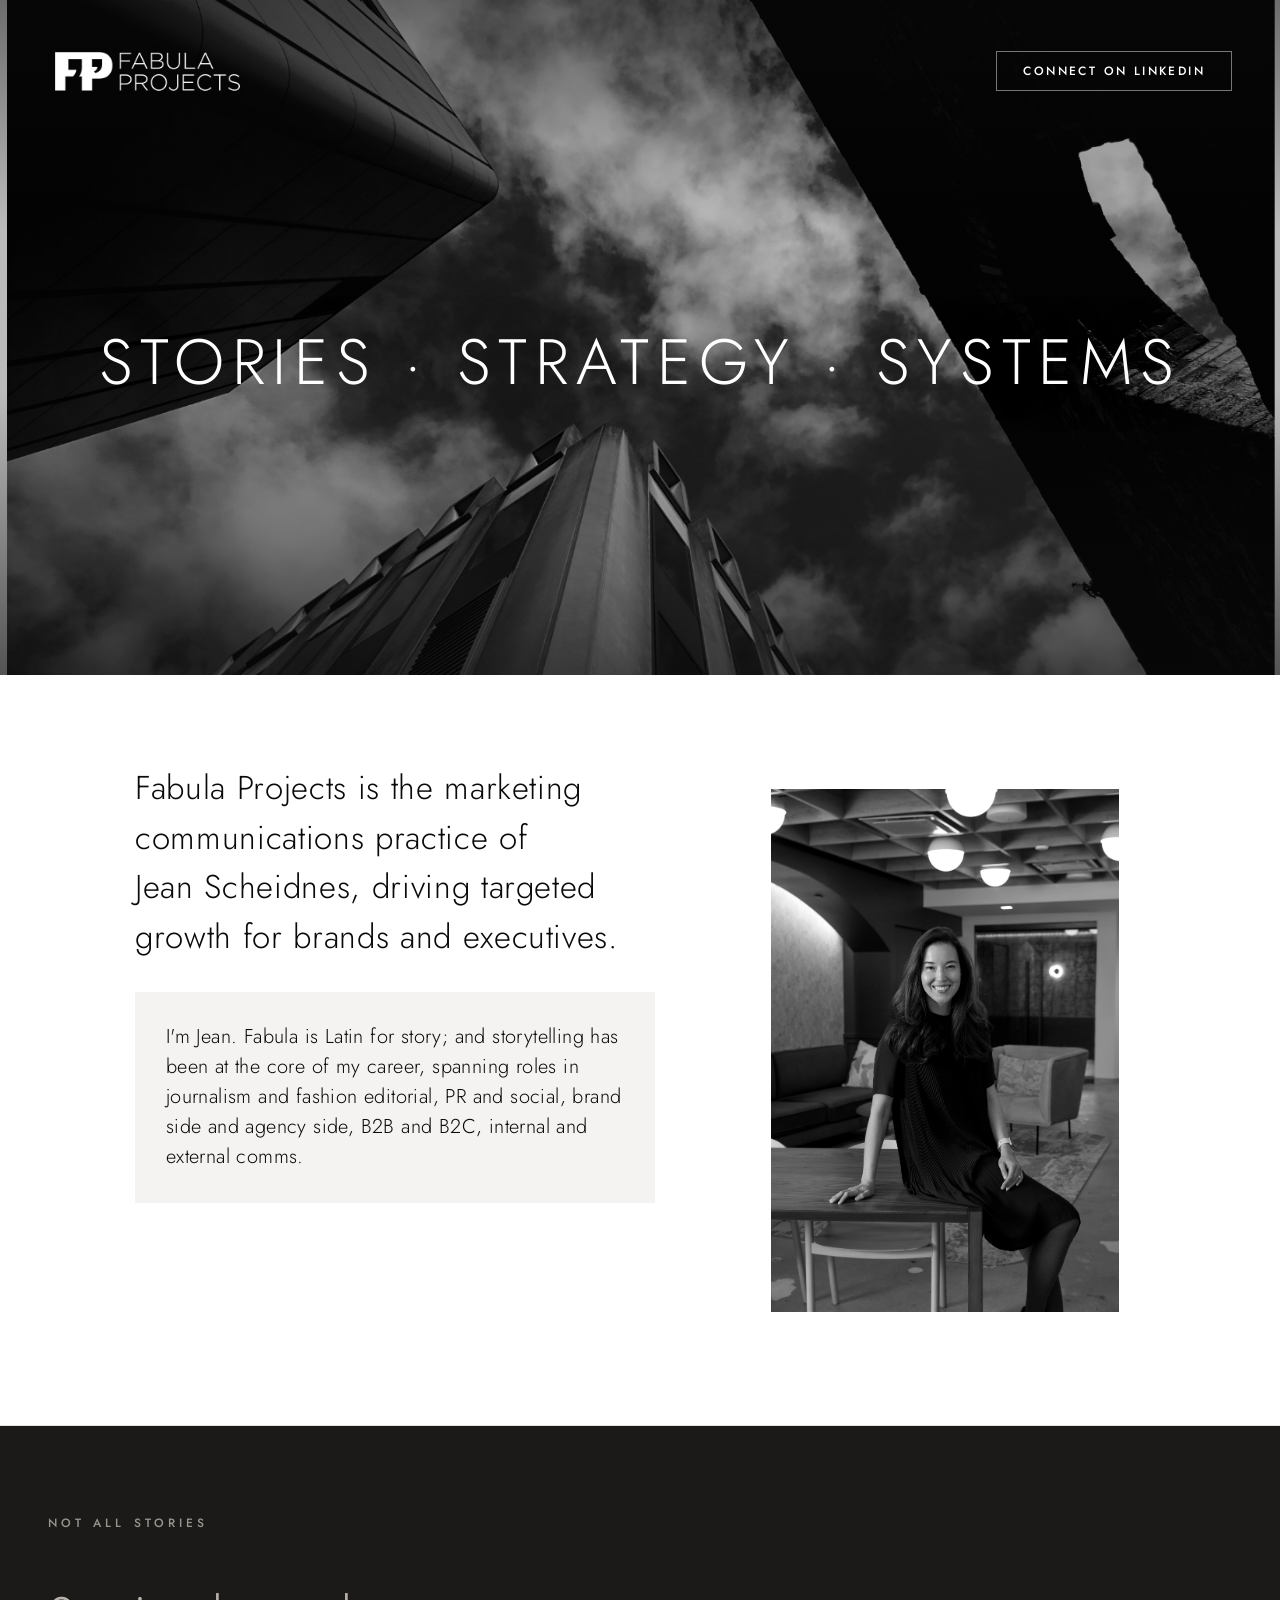
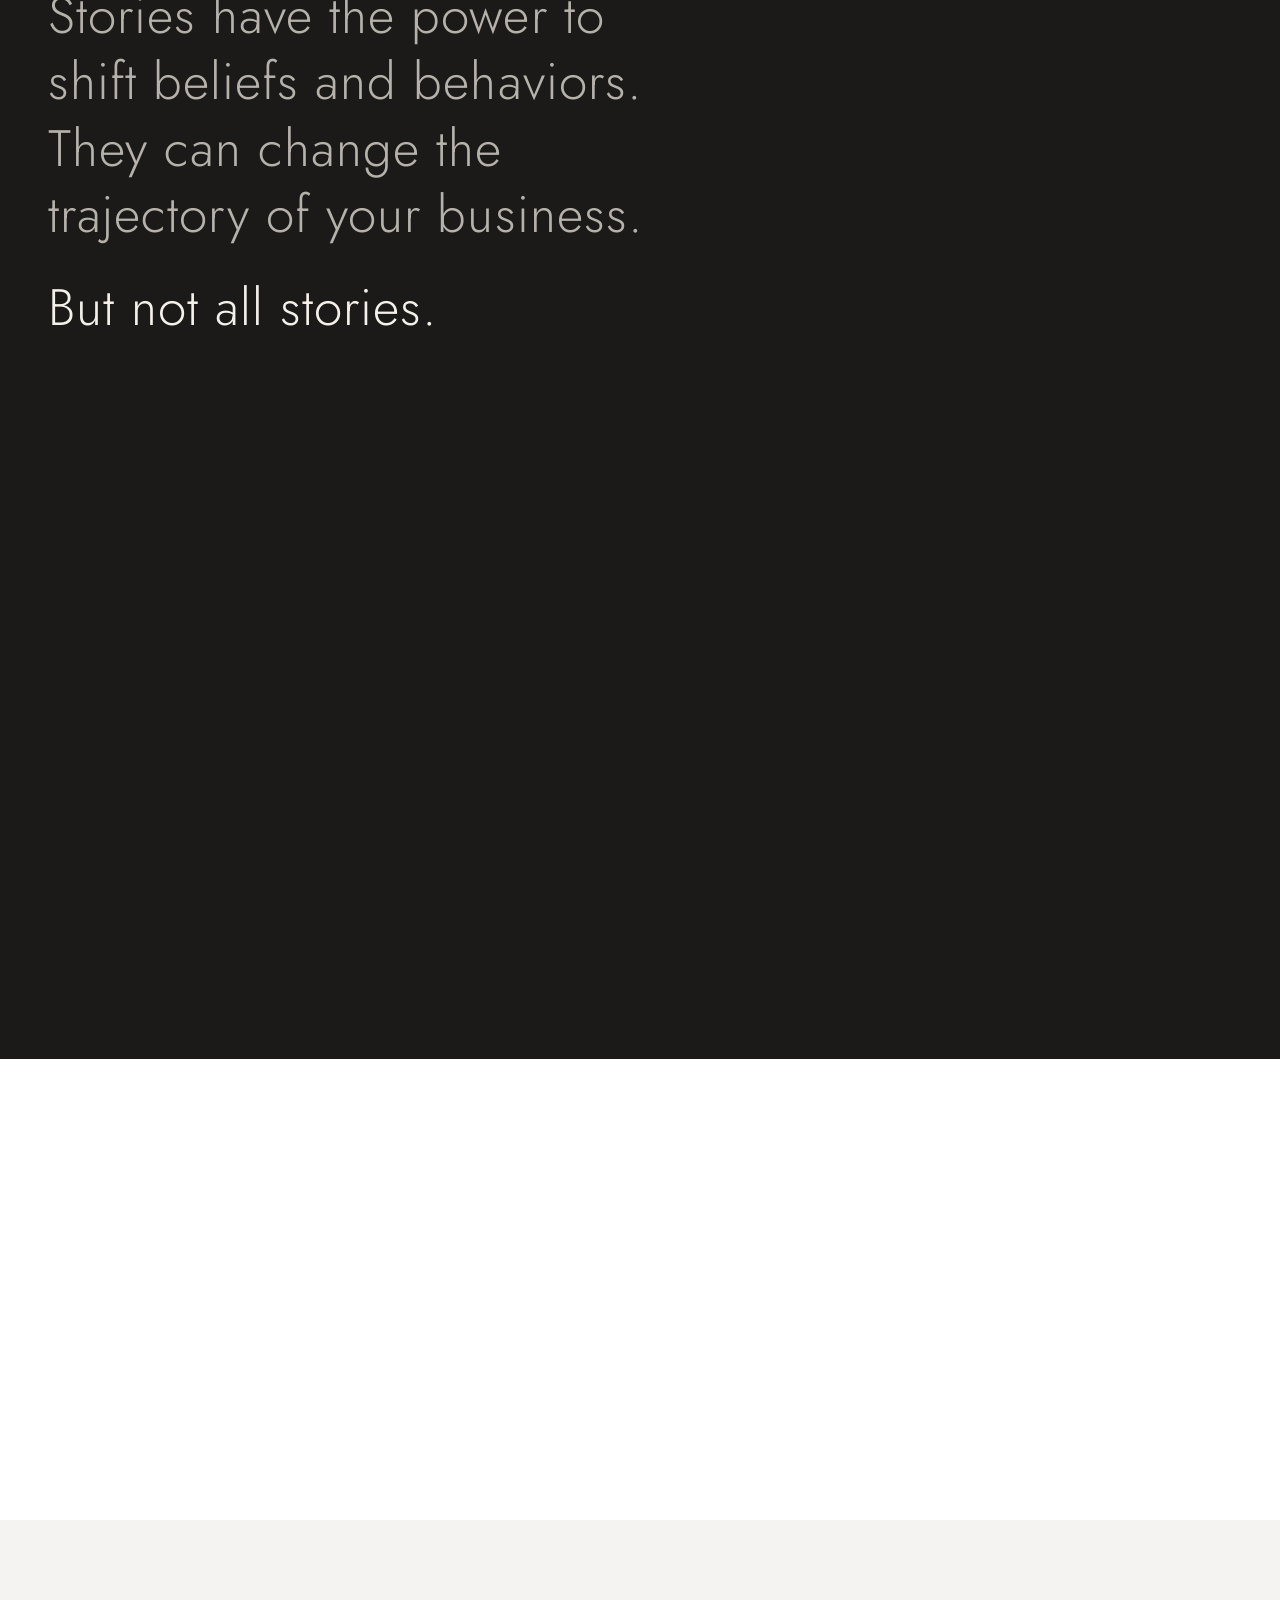
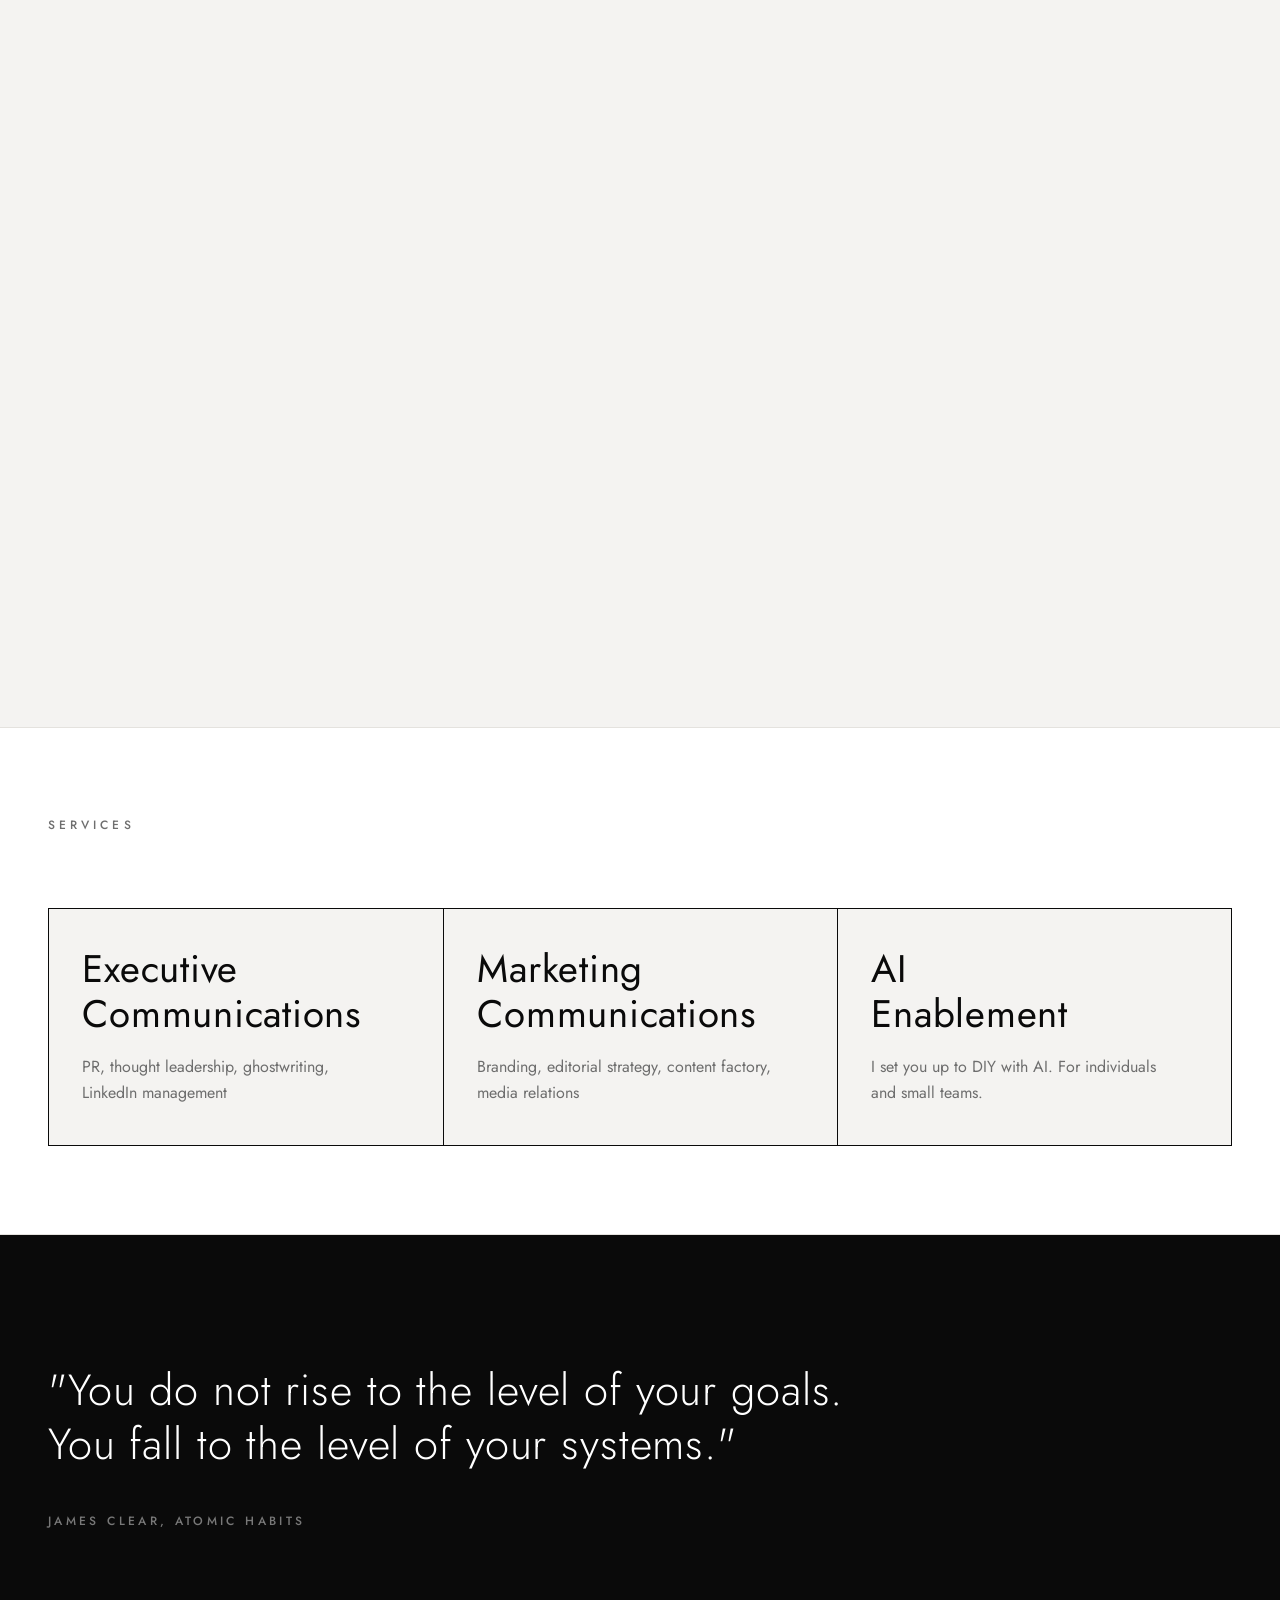
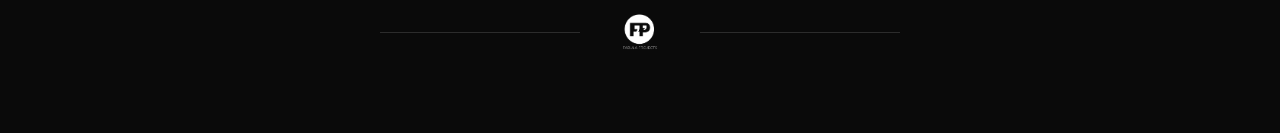
==== index.html @ abf1b021 "Move site files to repo root for GitHub Pages Removes duplicate raw image uploads now that the real " ====
<!DOCTYPE html>
<html lang="en">
<head>
  <meta charset="UTF-8" />
  <meta name="viewport" content="width=device-width, initial-scale=1.0" />
  <title>Fabula Projects — Stories + Strategy + Systems</title>
  <link rel="icon" href="assets/fp-badge.png" />
  <link rel="stylesheet" href="styles.css" />
  <link rel="stylesheet" href="fabula.css" />
</head>
<body>
  <main class="site">

    <!-- ============ HERO ============ -->
    <section class="hero" data-screen-label="Hero">
      <img class="hero__img" src="assets/photos/arch-2.png" alt="Architecture rising into a clouded sky, black and white" />
      <div class="hero__scrim"></div>

      <div class="hero__top">
        <div class="hero__logo">
          <img src="assets/fp-horizontal.png" alt="Fabula Projects" />
        </div>
        <a class="cta-pill" href="https://www.linkedin.com/in/jeanscheidnes/" target="_blank" rel="noopener">Connect on LinkedIn</a>
      </div>

      <div class="hero__mid">
        <h1 class="tagline">
          <span>Stories</span>
          <span class="plus" style="color:#fff;">·</span>
          <span>Strategy</span>
          <span class="plus" style="color:#fff;">·</span>
          <span>Systems</span>
        </h1>
      </div>
    </section>

    <!-- ============ INTRO ============ -->
    <section class="section intro" data-screen-label="Intro">
      <div class="wrap intro__grid">
        <div class="copy reveal">
          <p style="font-size: 33px">Fabula Projects is the marketing communications practice of<br>Jean Scheidnes, driving targeted growth for brands and executives.</p>
          <p style="font-size: 20px; background: var(--fp-surface); padding: clamp(20px, 2.4vw, 32px)">I'm Jean. Fabula is Latin for story; and storytelling has been at the core of my career, spanning roles in journalism and fashion editorial, PR and social, brand side and agency side, B2B and B2C, internal and external comms.</p>
        </div>
        <figure class="intro__portrait reveal">
          <img src="assets/photos/jean-headshot.jpg" alt="Jean Scheidnes" />
        </figure>
      </div>
    </section>

    <!-- ============ NOT ALL STORIES ============ -->
    <section class="section section--ink nas" data-screen-label="Not all stories">
      <div class="wrap">
        <div class="reveal">
          <div class="eyebrow">Not all stories</div>
          <p class="open">
            <span class="muted">Stories have the power to shift beliefs and behaviors. They can change the trajectory of your business.</span>
            <span class="turn">But not all stories.</span>
          </p>
        </div>

        <div class="beliefs reveal">
          <p class="beliefs__lead">Your storytelling is only effective if it's:</p>
          <ul class="beliefs__list">
            <li>Truthful.</li>
            <li>Aligned with opportunities.</li>
            <li>Differentiating.</li>
          </ul>
          <p class="beliefs__lead">That's <em>strategy</em>. You also need stories to be:</p>
          <ul class="beliefs__list">
            <li>Extracted and crafted with ease, so you stay focused on your clients.</li>
            <li>Delivered to the right audience at the right time. Consistently.</li>
          </ul>
          <p class="beliefs__lead beliefs__close">These take <em>systems</em>.</p>
        </div>
      </div>
    </section>

    <!-- ============ PHOTO BAND ============ -->
    <div class="band band--single reveal" aria-hidden="true">
      <figure><img src="assets/photos/arch-1.png" alt="" /></figure>
    </div>

    <!-- ============ POV ON AI ============ -->
    <section class="section section--surface pov" data-screen-label="POV on AI">
      <div class="wrap">
        <div class="layout">
          <div class="reveal">
            <div class="eyebrow">POV on Artificial Intelligence</div>
            <p class="big">AI is my team.</p>
            <p class="copy">I'm a solo operator delivering the value of a small agency: senior-level judgment on strategy, with AI doing what used to require a team of specialists. This model — <em>the high-experience, AI-multiplied individual contributor</em> — is the most impactful worker today.</p>
          </div>
          <div class="figure reveal">
            <img src="assets/photos/arch-5.png" alt="Architecture against an open sky, black and white" />
          </div>
        </div>
      </div>
    </section>

    <!-- ============ SERVICES ============ -->
    <section class="section services" data-screen-label="Services">
      <div class="wrap">
        <div class="head reveal">
          <div class="eyebrow">Services</div>
        </div>

        <div class="grid reveal">
          <div class="service">
            <h3>Executive Communications</h3>
            <p class="desc">PR, thought leadership, ghostwriting, LinkedIn management</p>
          </div>
          <div class="service">
            <h3>Marketing Communications</h3>
            <p class="desc">Branding, editorial strategy, content factory, media relations</p>
          </div>
          <div class="service">
            <h3>AI<br>Enablement</h3>
            <p class="desc">I set you up to DIY with AI. For individuals and small teams.</p>
          </div>
        </div>
      </div>
    </section>

    <!-- ============ QUOTE ============ -->
    <section class="section section--ink quote" data-screen-label="Quote">
      <div class="wrap reveal">
        <div class="quote__text">
          <blockquote>"You do not rise to the level of your goals. You fall to the level of your systems."</blockquote>
          <cite>JAMES CLEAR, ATOMIC HABITS</cite>
        </div>
        <figure class="quote__figure"></figure>
      </div>
    </section>

    <!-- ============ FOOTER ============ -->
    <footer class="footer" data-screen-label="Footer">
      <div class="stamp reveal">
        <span class="line"></span>
        <img src="assets/fp-badge.png" alt="Fabula Projects" />
        <span class="line"></span>
      </div>
    </footer>

  </main>

  <script>
    (function () {
      var els = document.querySelectorAll('.reveal');
      var reduce = window.matchMedia('(prefers-reduced-motion: reduce)').matches;
      if (reduce || !('IntersectionObserver' in window)) {
        els.forEach(function (el) { el.classList.add('in'); });
        return;
      }
      var io = new IntersectionObserver(function (entries) {
        entries.forEach(function (e) {
          if (e.isIntersecting) {
            e.target.classList.add('in');
            io.unobserve(e.target);
          }
        });
      }, { threshold: 0.14, rootMargin: '0px 0px -8% 0px' });
      els.forEach(function (el) { io.observe(el); });
    })();
  </script>
</body>
</html>
---- styles.css ----
/* ============================================================
   FABULA PROJECTS — DESIGN TOKENS
   Global entry point. Keep this file as a list of @import
   lines only.
   ============================================================ */

@import url('tokens/fonts.css');
@import url('tokens/colors.css');
@import url('tokens/typography.css');
@import url('tokens/spacing.css');
@import url('tokens/base.css');
---- fabula.css ----
/* ============================================================
   Fabula Projects — Website
   Composes the design tokens (styles.css).
   Monochrome, geometric, typographic-first. No accent colour.
   ============================================================ */

.site {
  background: var(--fp-paper);
  color: var(--fp-ink);
  overflow-x: hidden;
}

.wrap {
  max-width: var(--fp-maxw-wide);
  margin: 0 auto;
  padding: 0 var(--fp-gutter);
}

/* shared eyebrow */
.eyebrow {
  font-size: var(--fp-text-xs);
  font-weight: var(--fp-w-medium);
  letter-spacing: var(--fp-track-eyebrow);
  text-transform: uppercase;
  color: var(--fp-graphite);
}

/* shared CTA pill */
.cta-pill {
  display: inline-flex;
  align-items: center;
  gap: 0.7em;
  font-family: var(--fp-font-sans);
  font-weight: var(--fp-w-medium);
  text-transform: uppercase;
  font-size: 12px;
  letter-spacing: var(--fp-track-wider);
  line-height: 1;
  white-space: nowrap;
  padding: 13px 26px;
  color: var(--fp-paper);
  border: 1px solid var(--fp-on-ink-soft);
  border-radius: var(--fp-radius-0);
  transition: background var(--fp-dur-fast) var(--fp-ease), color var(--fp-dur-fast) var(--fp-ease), border-color var(--fp-dur-fast) var(--fp-ease);
}
.cta-pill:hover {
  background: var(--fp-paper);
  color: var(--fp-ink);
  border-color: var(--fp-paper);
}

/* shared stamp divider (FP badge between two hairlines) */
.stamp {
  display: flex;
  align-items: center;
  gap: clamp(20px, 3vw, 36px);
}
.stamp .line { flex: 1; height: 1px; background: var(--fp-hairline); }
.stamp img { width: 40px; height: 40px; }

/* reveal */
.reveal {
  opacity: 0;
  transform: translateY(20px);
  transition: opacity 0.8s var(--fp-ease), transform 0.8s var(--fp-ease);
  will-change: opacity, transform;
}
.reveal.in { opacity: 1; transform: none; }
@media (prefers-reduced-motion: reduce) {
  .reveal { opacity: 1; transform: none; transition: none; }
}

/* ============================================================
   HERO — full-bleed architecture + graphic tagline
   ============================================================ */
.hero {
  position: relative;
  min-height: 75svh;
  background: var(--fp-ink);
  color: var(--fp-paper);
  display: flex;
  flex-direction: column;
  overflow: hidden;
}
.hero__img {
  position: absolute;
  inset: 0;
  width: 100%;
  height: 100%;
  object-fit: cover;
  object-position: center top;
  filter: grayscale(1) contrast(1.06);
}
.hero__scrim {
  position: absolute;
  inset: 0;
  background: linear-gradient(
    to bottom,
    rgba(10, 10, 10, 0.60) 0%,
    rgba(10, 10, 10, 0.28) 34%,
    rgba(10, 10, 10, 0.28) 58%,
    rgba(10, 10, 10, 0.70) 100%
  );
}
.hero__top,
.hero__mid { position: relative; z-index: 2; }

.hero__top {
  padding: clamp(32px, 4vw, 44px) var(--fp-gutter) 0;
  display: flex;
  align-items: center;
  justify-content: space-between;
  gap: 24px;
}
.hero__logo img {
  height: clamp(38px, 4.6vw, 54px);
  width: auto;
  filter: invert(1);
}

.hero__mid {
  flex: 1;
  display: flex;
  align-items: center;
  justify-content: center;
  padding: 56px var(--fp-gutter) clamp(72px, 9vw, 104px);
  text-align: center;
}
.tagline {
  display: flex;
  flex-wrap: nowrap;
  align-items: center;
  justify-content: center;
  gap: 0.18em 0.42em;
  font-weight: var(--fp-w-light);
  text-transform: uppercase;
  letter-spacing: var(--fp-track-wide);
  line-height: 1.04;
  font-size: clamp(24px, 5.4vw, 64px);
  white-space: nowrap;
  text-shadow: 0 2px 60px rgba(10, 10, 10, 0.4);
}
.tagline .plus {
  color: var(--fp-on-ink-soft);
  font-weight: var(--fp-w-light);
}

/* ============================================================
   SECTION scaffolding
   ============================================================ */
.section { padding: clamp(56px, 7vw, 88px) 0; border-bottom: var(--fp-border-hair); }
.section--surface { background: var(--fp-surface); }
.section--ink {
  background: var(--fp-ink);
  color: var(--fp-paper);
  border-bottom: none;
}
.section--ink .eyebrow { color: var(--fp-on-ink-soft); }

/* ============================================================
   INTRO
   ============================================================ */
.intro__grid {
  display: grid;
  grid-template-columns: minmax(0, 52ch) minmax(280px, 400px);
  justify-content: center;
  gap: clamp(48px, 7vw, 112px);
  align-items: stretch;
}
.intro .copy {
  max-width: 52ch;
  display: flex;
  flex-direction: column;
  gap: clamp(20px, 2.4vw, 32px);
}
.intro__portrait {
  margin: 0;
  padding: clamp(16px, 2vw, 32px);
  display: flex;
}
.intro__portrait img {
  width: 100%;
  height: 100%;
  object-fit: cover;
  object-position: center 22%;
  filter: grayscale(1) contrast(1.04);
}
.intro .copy p {
  font-weight: var(--fp-w-light);
  letter-spacing: var(--fp-track-tight);
  line-height: 1.5;
  color: var(--fp-ink);
  text-wrap: pretty;
}

/* ============================================================
   NOT ALL STORIES — the ink centrepiece
   ============================================================ */
.section--ink.nas {
  background: #1b1a18;   /* warm near-black — softer than pure ink, easier on the eyes */
  color: #ece7df;        /* warm off-white — less glare than pure white */
}
.nas .eyebrow { color: rgba(236,231,223,0.6); }
.nas .open {
  margin-top: clamp(32px, 4vw, 48px);
  font-weight: var(--fp-w-light);
  letter-spacing: var(--fp-track-tight);
  line-height: 1.3;
  font-size: clamp(28px, 4vw, 52px);
  max-width: 22ch;
  text-wrap: balance;
}
.nas .open .muted { color: rgba(236,231,223,0.74); }
.nas .open .turn { display: block; margin-top: 0.5em; color: #f5f1ea; }

.nas .wrap { container-type: inline-size; }
.nas .beliefs {
  margin: clamp(56px, 7vw, 96px) auto 0;
  max-width: 60ch;
  font-weight: var(--fp-w-light);
  letter-spacing: var(--fp-track-tight);
  font-size: clamp(19px, 2vw, 26px);
  line-height: 1.35;
  text-wrap: pretty;
}
.beliefs__lead {
  color: #f5f1ea;
  margin-top: clamp(40px, 5vw, 64px);
  white-space: nowrap;
  margin-left: calc(-0.5 * (100cqw - min(60ch, 100cqw)));
}
.beliefs__lead:first-child {
  margin-top: 0;
}
.beliefs__lead em { font-style: italic; }
.beliefs__list {
  list-style: none;
  margin: clamp(20px, 2.4vw, 30px) 0 0;
  padding-left: clamp(28px, 3.2vw, 64px);
  display: flex;
  flex-direction: column;
  gap: clamp(16px, 2vw, 28px);
}
.beliefs__list li { color: rgba(236,231,223,0.88); }
.beliefs__close { margin-top: clamp(40px, 5vw, 64px); }

/* ============================================================
   FULL-BLEED PHOTO BAND
   ============================================================ */
.band {
  display: grid;
  grid-template-columns: repeat(3, 1fr);
  gap: 1px;
  background: var(--fp-hairline);
}
.band figure {
  margin: 0;
  height: clamp(300px, 36vw, 500px);
  overflow: hidden;
  background: var(--fp-ink);
}
.band img {
  width: 100%;
  height: 100%;
  object-fit: cover;
  filter: grayscale(1) contrast(1.05);
  transition: transform var(--fp-dur-slow) var(--fp-ease);
}
.band figure:hover img { transform: scale(1.04); }
.band--single { grid-template-columns: 1fr; }

/* ============================================================
   POV ON AI
   ============================================================ */
.pov .layout {
  display: grid;
  grid-template-columns: minmax(0, 1fr) minmax(0, 0.82fr);
  gap: clamp(40px, 5vw, 80px);
  align-items: center;
}
.pov .big {
  font-weight: var(--fp-w-light);
  letter-spacing: var(--fp-track-tight);
  line-height: 1.16;
  font-size: clamp(30px, 4vw, 52px);
  margin: 24px 0 28px;
}
.pov p.copy {
  font-size: var(--fp-text-md);
  line-height: 1.72;
  color: var(--fp-graphite);
  max-width: 56ch;
}
.pov p.copy em { font-style: italic; color: var(--fp-ink); }
.pov .figure {
  aspect-ratio: 4 / 5;
  background: var(--fp-ink);
  border: var(--fp-border-hair);
  overflow: hidden;
}
.pov .figure img {
  width: 100%;
  height: 100%;
  object-fit: cover;
  filter: grayscale(1) contrast(1.05);
}

/* ============================================================
   SERVICES
   ============================================================ */
.services .head { margin-bottom: clamp(48px, 6vw, 72px); }
.services .grid {
  display: grid;
  grid-template-columns: repeat(3, minmax(0, 1fr));
  border: var(--fp-border-ink);
}
.service {
  padding: clamp(32px, 3vw, 44px) clamp(28px, 2.6vw, 40px) clamp(32px, 3vw, 40px);
  border-left: var(--fp-border-ink);
  background: var(--fp-surface);
  display: flex;
  flex-direction: column;
}
.service:first-child { border-left: none; }
.service h3 {
  font-weight: var(--fp-w-regular);
  font-size: clamp(24px, 3vw, 40px);
  letter-spacing: var(--fp-track-tight);
  line-height: 1.15;
  text-wrap: balance;
  overflow-wrap: break-word;
}
.service .desc {
  margin-top: 18px;
  font-size: var(--fp-text-base);
  line-height: 1.65;
  color: var(--fp-graphite);
  max-width: 30ch;
}

/* ============================================================
   QUOTE
   ============================================================ */
.quote .wrap {
  display: grid;
  grid-template-columns: 1.55fr 0.45fr;
  align-items: center;
  gap: clamp(40px, 6vw, 96px);
}
.quote { padding-bottom: clamp(44px, 5vw, 72px); }
.quote__text { min-width: 0; }
.quote blockquote {
  font-weight: var(--fp-w-light);
  letter-spacing: var(--fp-track-tight);
  line-height: 1.25;
  font-size: clamp(26px, 3.4vw, 44px);
  max-width: 42ch;
  text-wrap: balance;
  margin: 40px 0 0;
}
.quote cite {
  display: block;
  margin-top: 40px;
  font-style: normal;
  font-size: var(--fp-text-xs);
  font-weight: var(--fp-w-medium);
  letter-spacing: var(--fp-track-label);
  text-transform: uppercase;
  color: var(--fp-on-ink-soft);
}
.quote__figure {
  margin: 0;
  aspect-ratio: 3 / 2;
  height: auto;
  overflow: hidden;
  background: var(--fp-ink);
}

/* ============================================================
   FOOTER — closing brand lockup only
   ============================================================ */
.footer {
  background: var(--fp-ink);
  padding: clamp(8px, 1vw, 16px) 0 clamp(52px, 6vw, 80px);
  display: flex;
  flex-direction: column;
  align-items: center;
  gap: clamp(28px, 3vw, 40px);
}
.footer .stamp {
  margin-top: 0;
  width: min(520px, 80%);
}
.footer .stamp .line { background: var(--fp-on-ink-hair); }
.footer .stamp img {
  width: 48px;
  height: 48px;
  filter: invert(1);
}

/* ============================================================
   RESPONSIVE
   ============================================================ */
@media (max-width: 860px) {
  .intro .copy { max-width: 100%; }
  .intro__grid { grid-template-columns: 1fr; }
  .intro__portrait { padding: 0; max-width: 360px; }
  .pov .layout { grid-template-columns: 1fr; }
  .pov .figure { max-width: 420px; }
  .services .grid { grid-template-columns: 1fr; }
  .service { border-left: none; border-top: var(--fp-border-ink); min-height: 0; }
  .service:first-child { border-top: none; }
}
@media (max-width: 680px) {
  .beliefs__lead { white-space: normal; margin-left: 0; }
  .band { grid-template-columns: 1fr; }
  .band figure { height: 280px; }
  .quote .wrap { grid-template-columns: 1fr; }
  .quote__figure { height: 300px; }
}
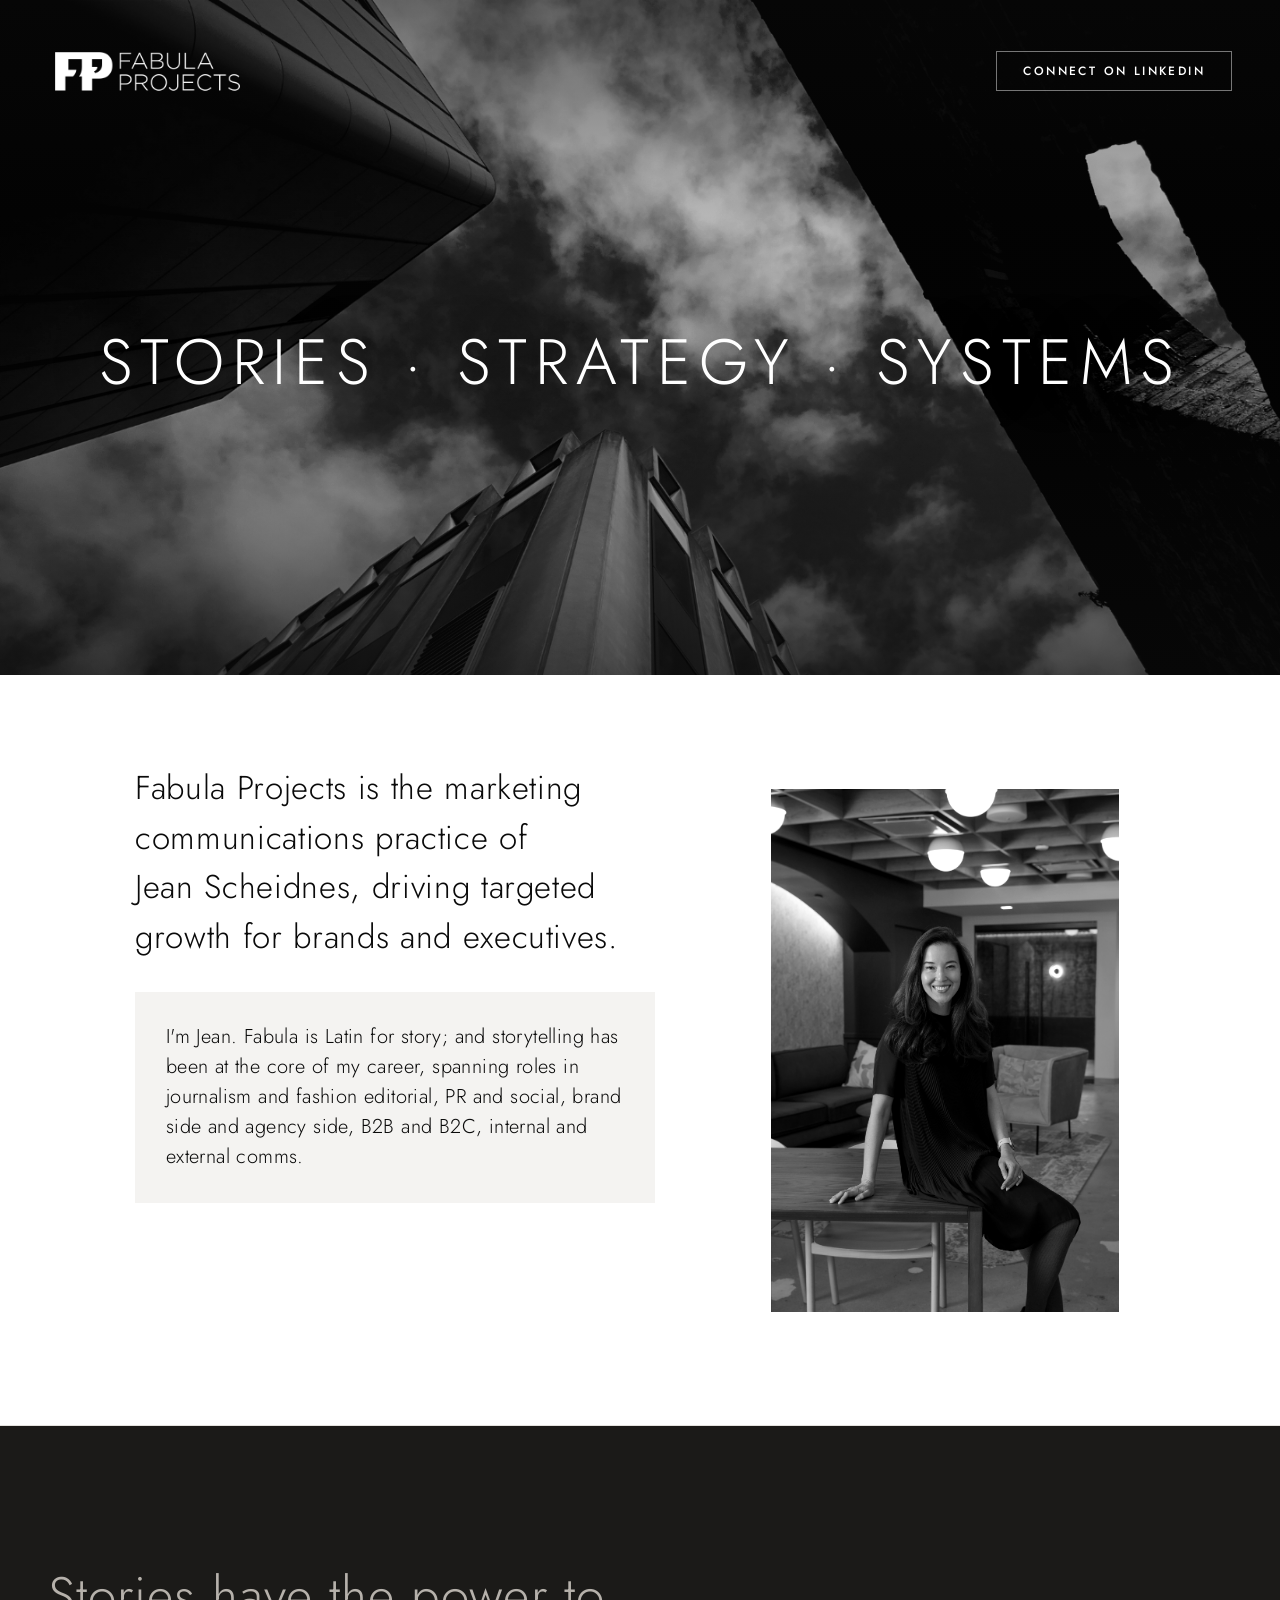
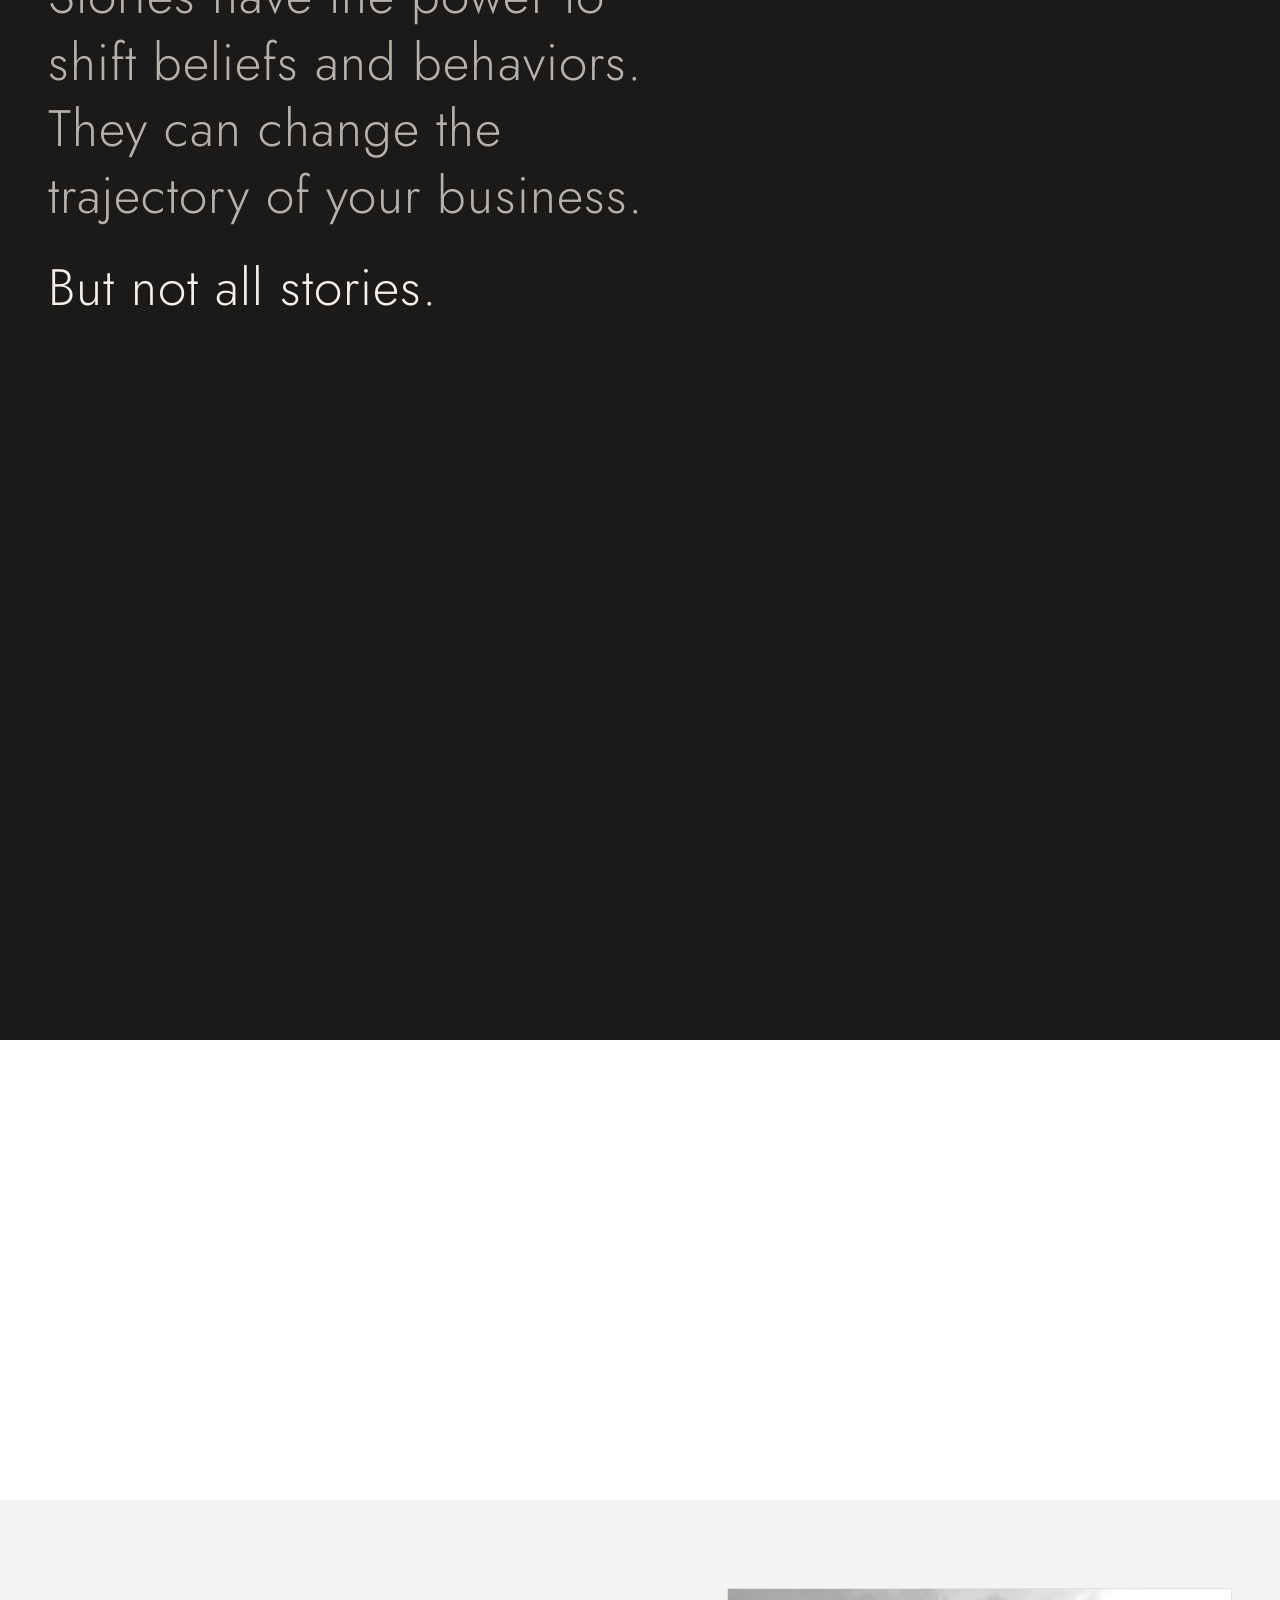
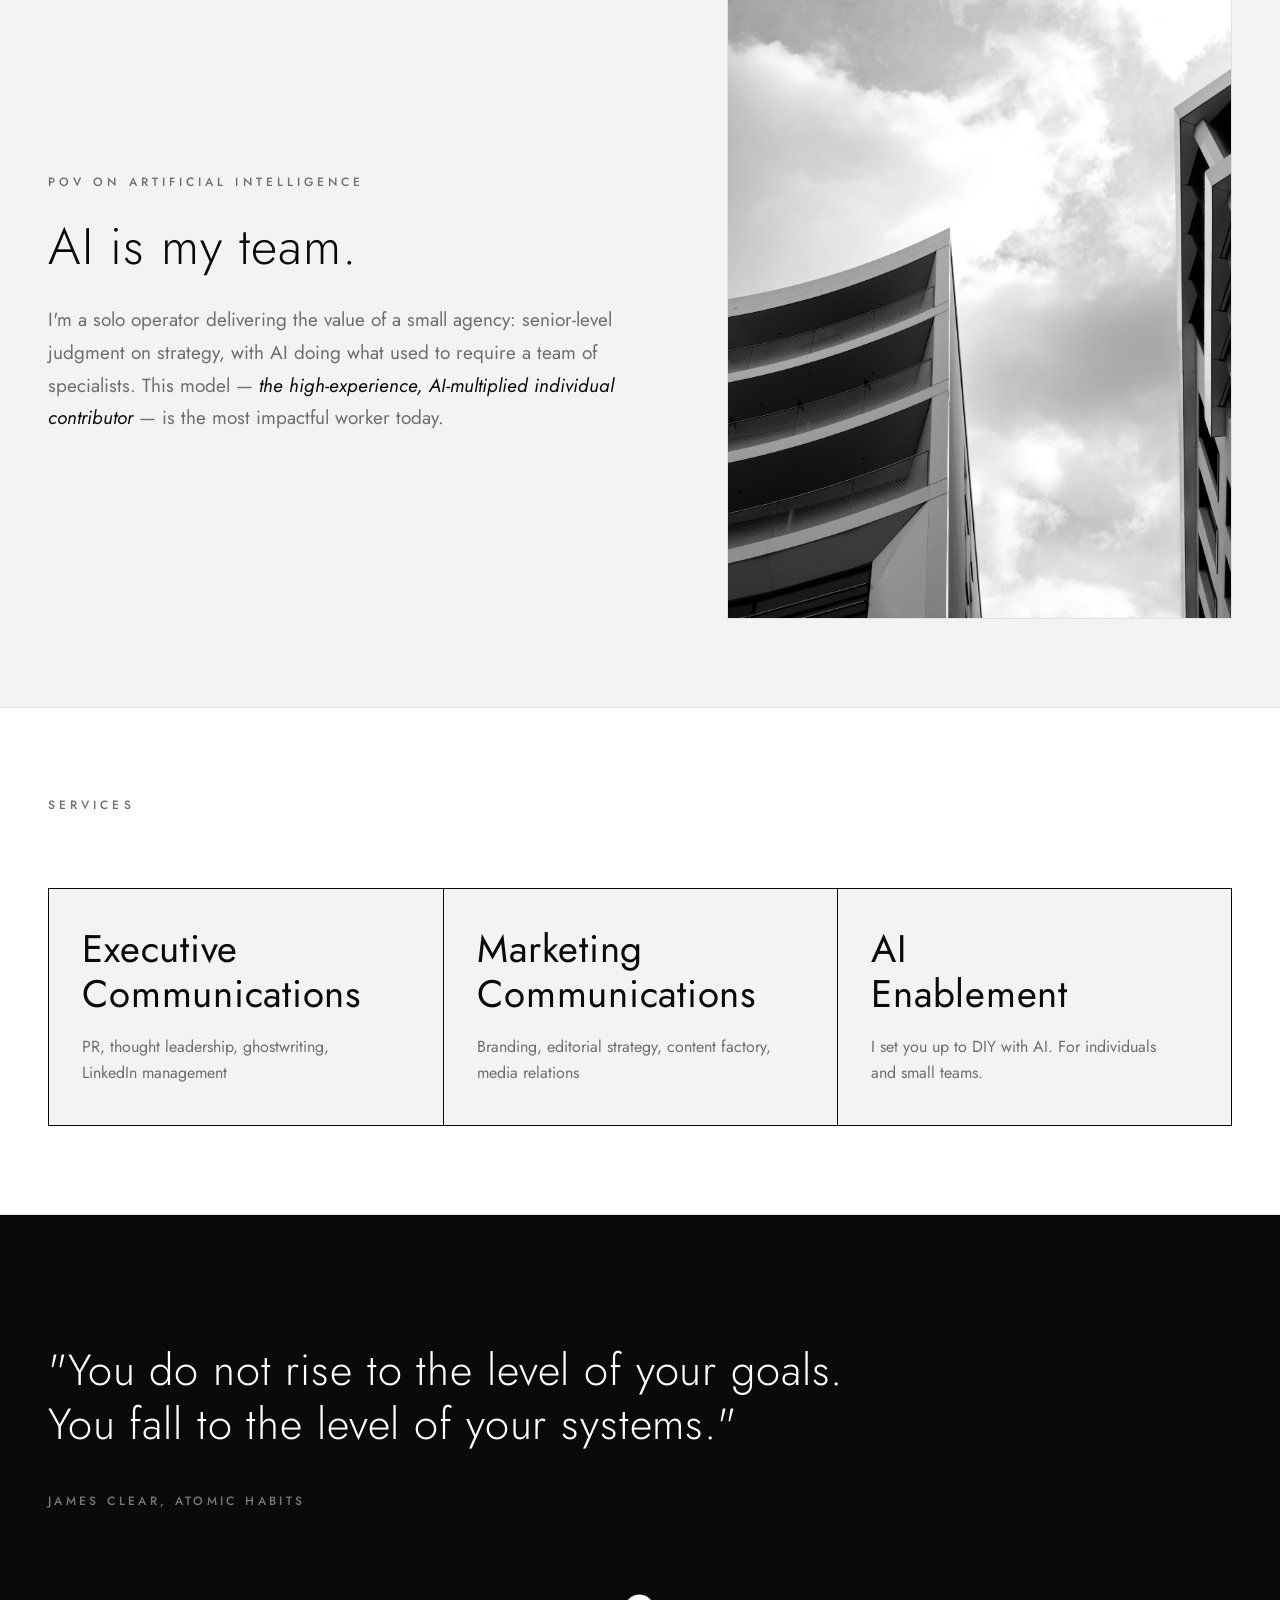
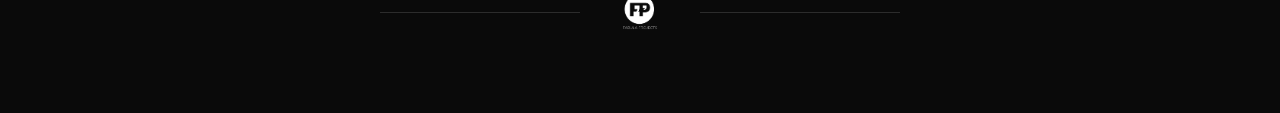
==== commit 5a78e892: "Remove eyebrow label from Not All Stories section" ====
--- a/index.html
+++ b/index.html
@@ -51,7 +51,6 @@
     <section class="section section--ink nas" data-screen-label="Not all stories">
       <div class="wrap">
         <div class="reveal">
-          <div class="eyebrow">Not all stories</div>
           <p class="open">
             <span class="muted">Stories have the power to shift beliefs and behaviors. They can change the trajectory of your business.</span>
             <span class="turn">But not all stories.</span>
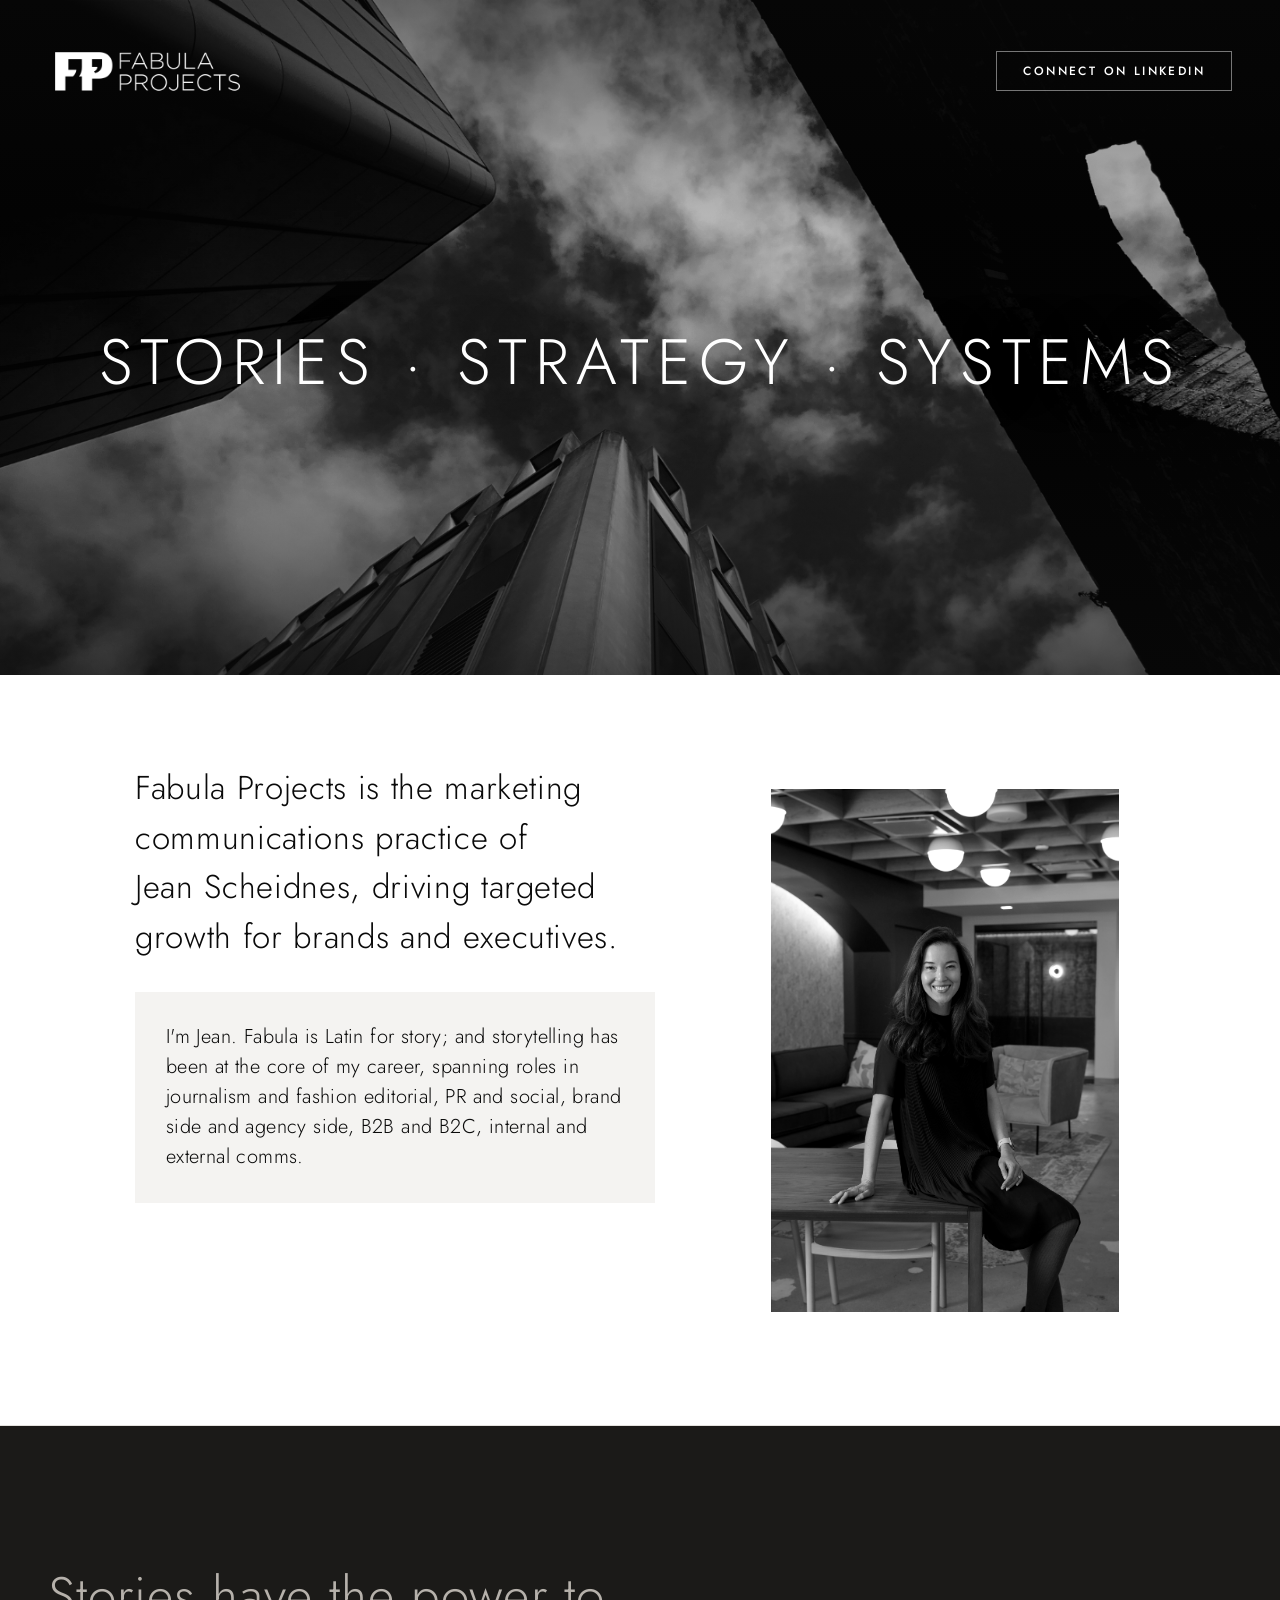
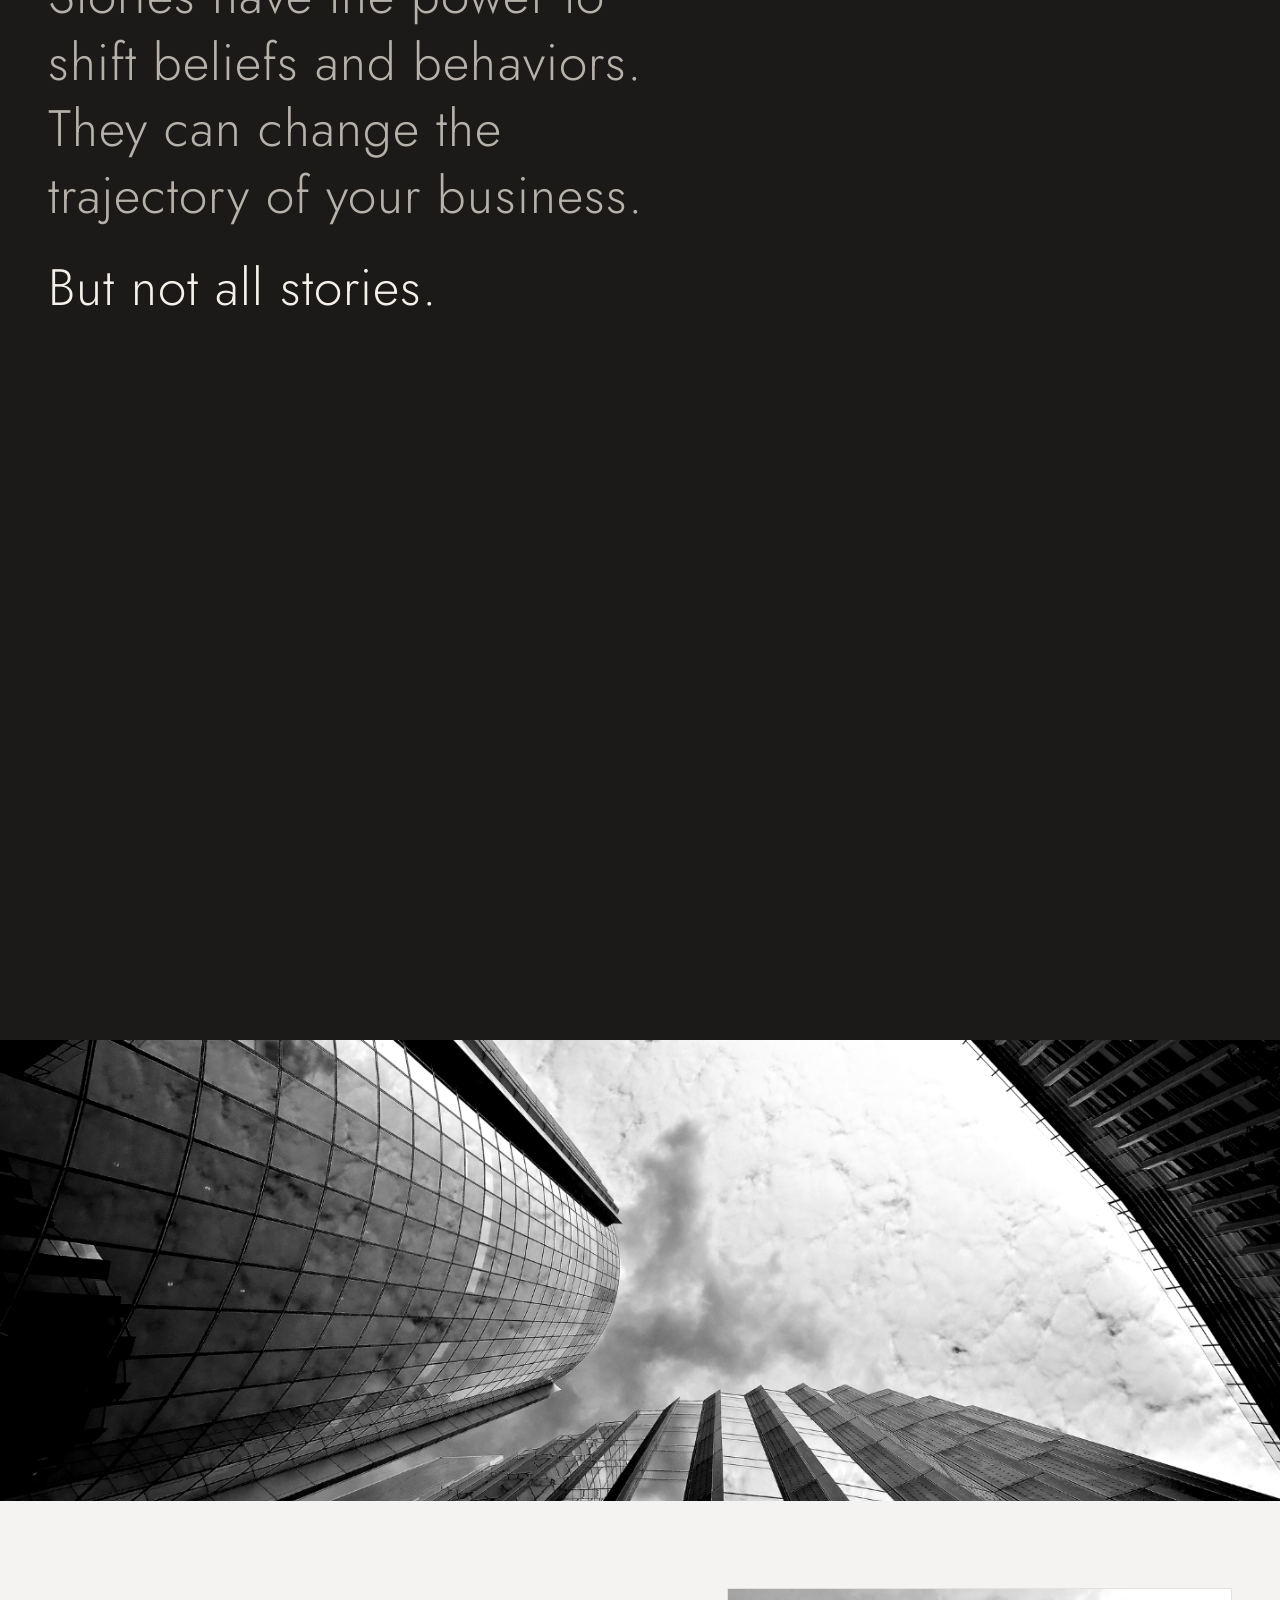
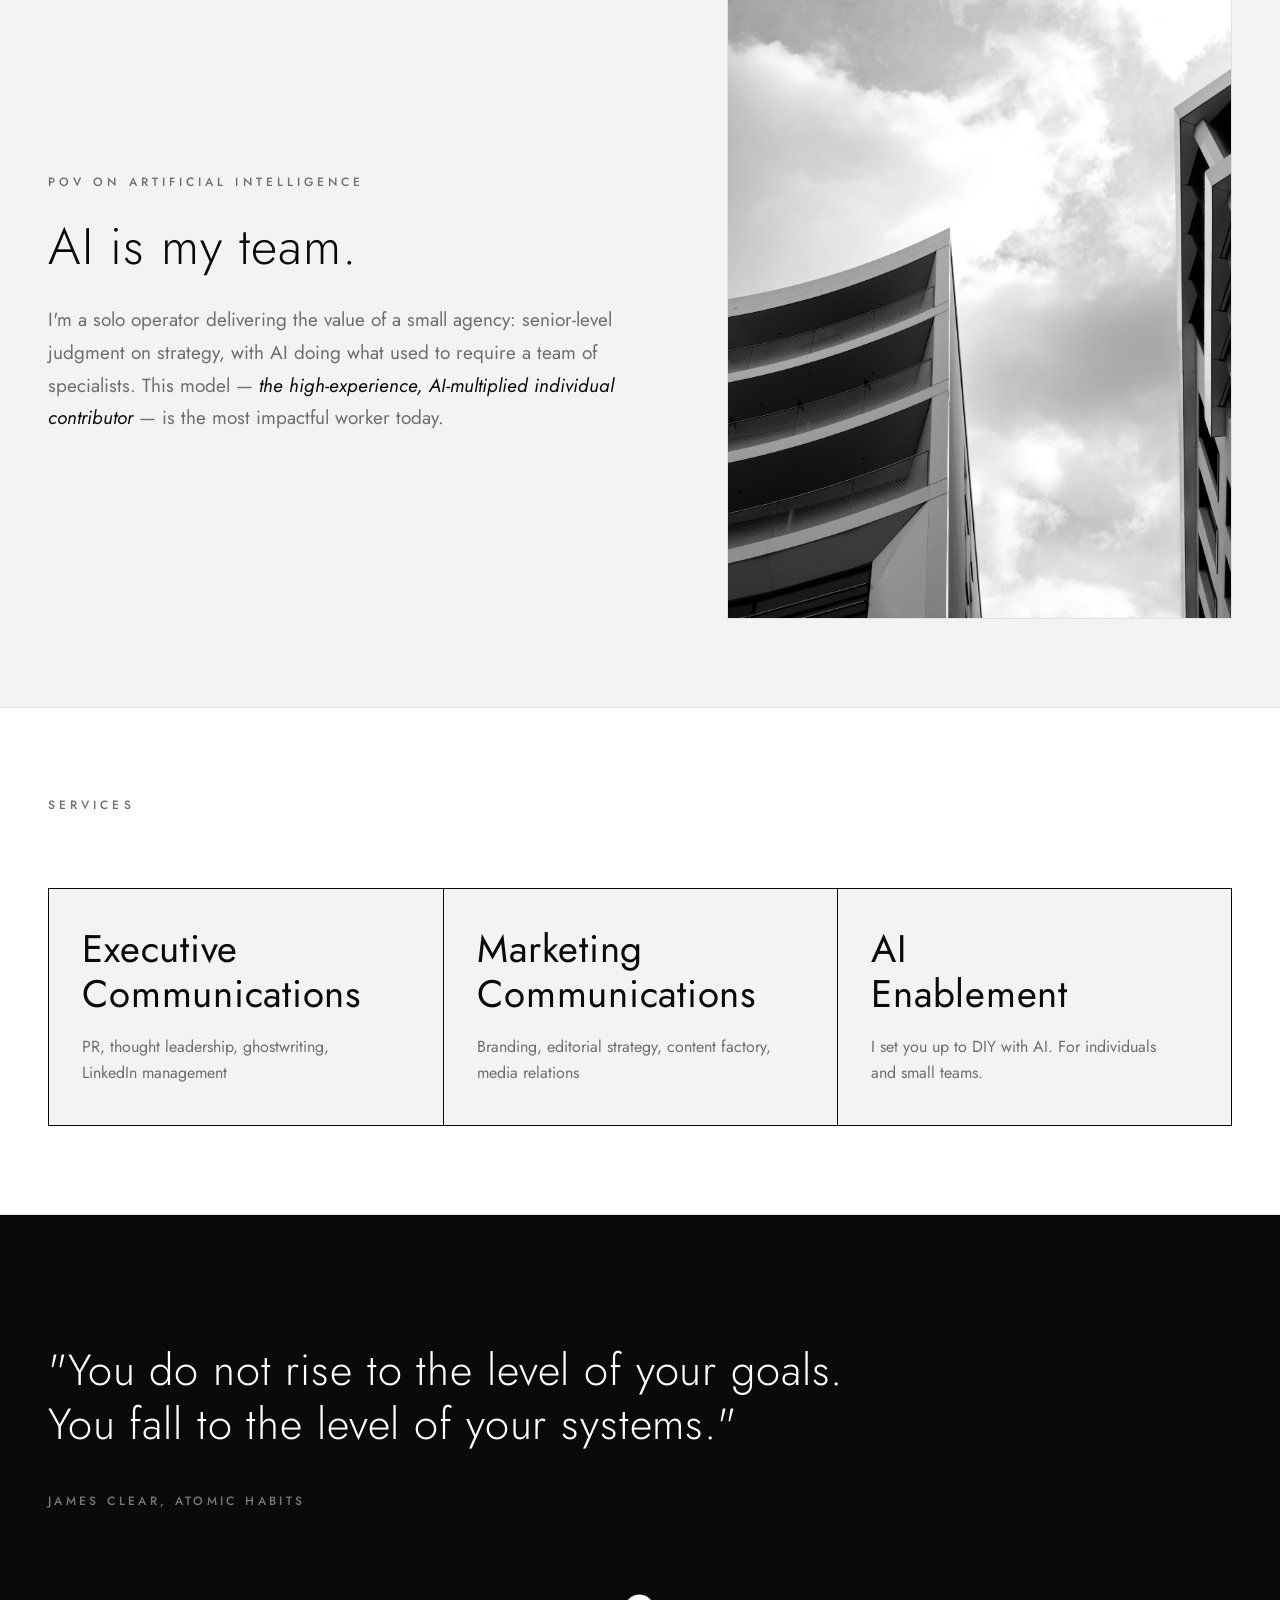
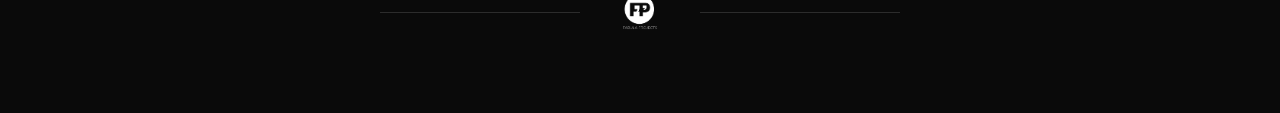
==== commit c7638103: "Fix title and add OG/Twitter meta tags with intrapunct tagline" ====
--- a/index.html
+++ b/index.html
@@ -3,7 +3,16 @@
 <head>
   <meta charset="UTF-8" />
   <meta name="viewport" content="width=device-width, initial-scale=1.0" />
-  <title>Fabula Projects — Stories + Strategy + Systems</title>
+  <title>Fabula Projects — Stories · Strategy · Systems</title>
+  <meta name="description" content="Fabula Projects is the marketing communications practice of Jean Scheidnes, driving targeted growth for brands and executives." />
+  <meta property="og:title" content="Fabula Projects — Stories · Strategy · Systems" />
+  <meta property="og:description" content="Fabula Projects is the marketing communications practice of Jean Scheidnes, driving targeted growth for brands and executives." />
+  <meta property="og:type" content="website" />
+  <meta property="og:url" content="https://fabulaprojects.com/" />
+  <meta property="og:image" content="https://fabulaprojects.com/assets/fp-badge.png" />
+  <meta name="twitter:card" content="summary" />
+  <meta name="twitter:title" content="Fabula Projects — Stories · Strategy · Systems" />
+  <meta name="twitter:description" content="Fabula Projects is the marketing communications practice of Jean Scheidnes, driving targeted growth for brands and executives." />
   <link rel="icon" href="assets/fp-badge.png" />
   <link rel="stylesheet" href="styles.css" />
   <link rel="stylesheet" href="fabula.css" />
--- a/fabula.css
+++ b/fabula.css
@@ -112,9 +112,13 @@
   justify-content: space-between;
   gap: 24px;
 }
+.hero__logo {
+  flex-shrink: 0;
+}
 .hero__logo img {
   height: clamp(38px, 4.6vw, 54px);
   width: auto;
+  flex-shrink: 0;
   filter: invert(1);
 }
 
@@ -418,3 +422,14 @@
   .quote .wrap { grid-template-columns: 1fr; }
   .quote__figure { height: 300px; }
 }
+@media (max-width: 480px) {
+  .hero__mid { padding-bottom: clamp(230px, 36vw, 300px); }
+  .hero__top { gap: 12px; }
+  .cta-pill {
+    font-size: 10px;
+    letter-spacing: var(--fp-track-normal);
+    padding: 10px 14px;
+    white-space: normal;
+    text-align: center;
+  }
+}
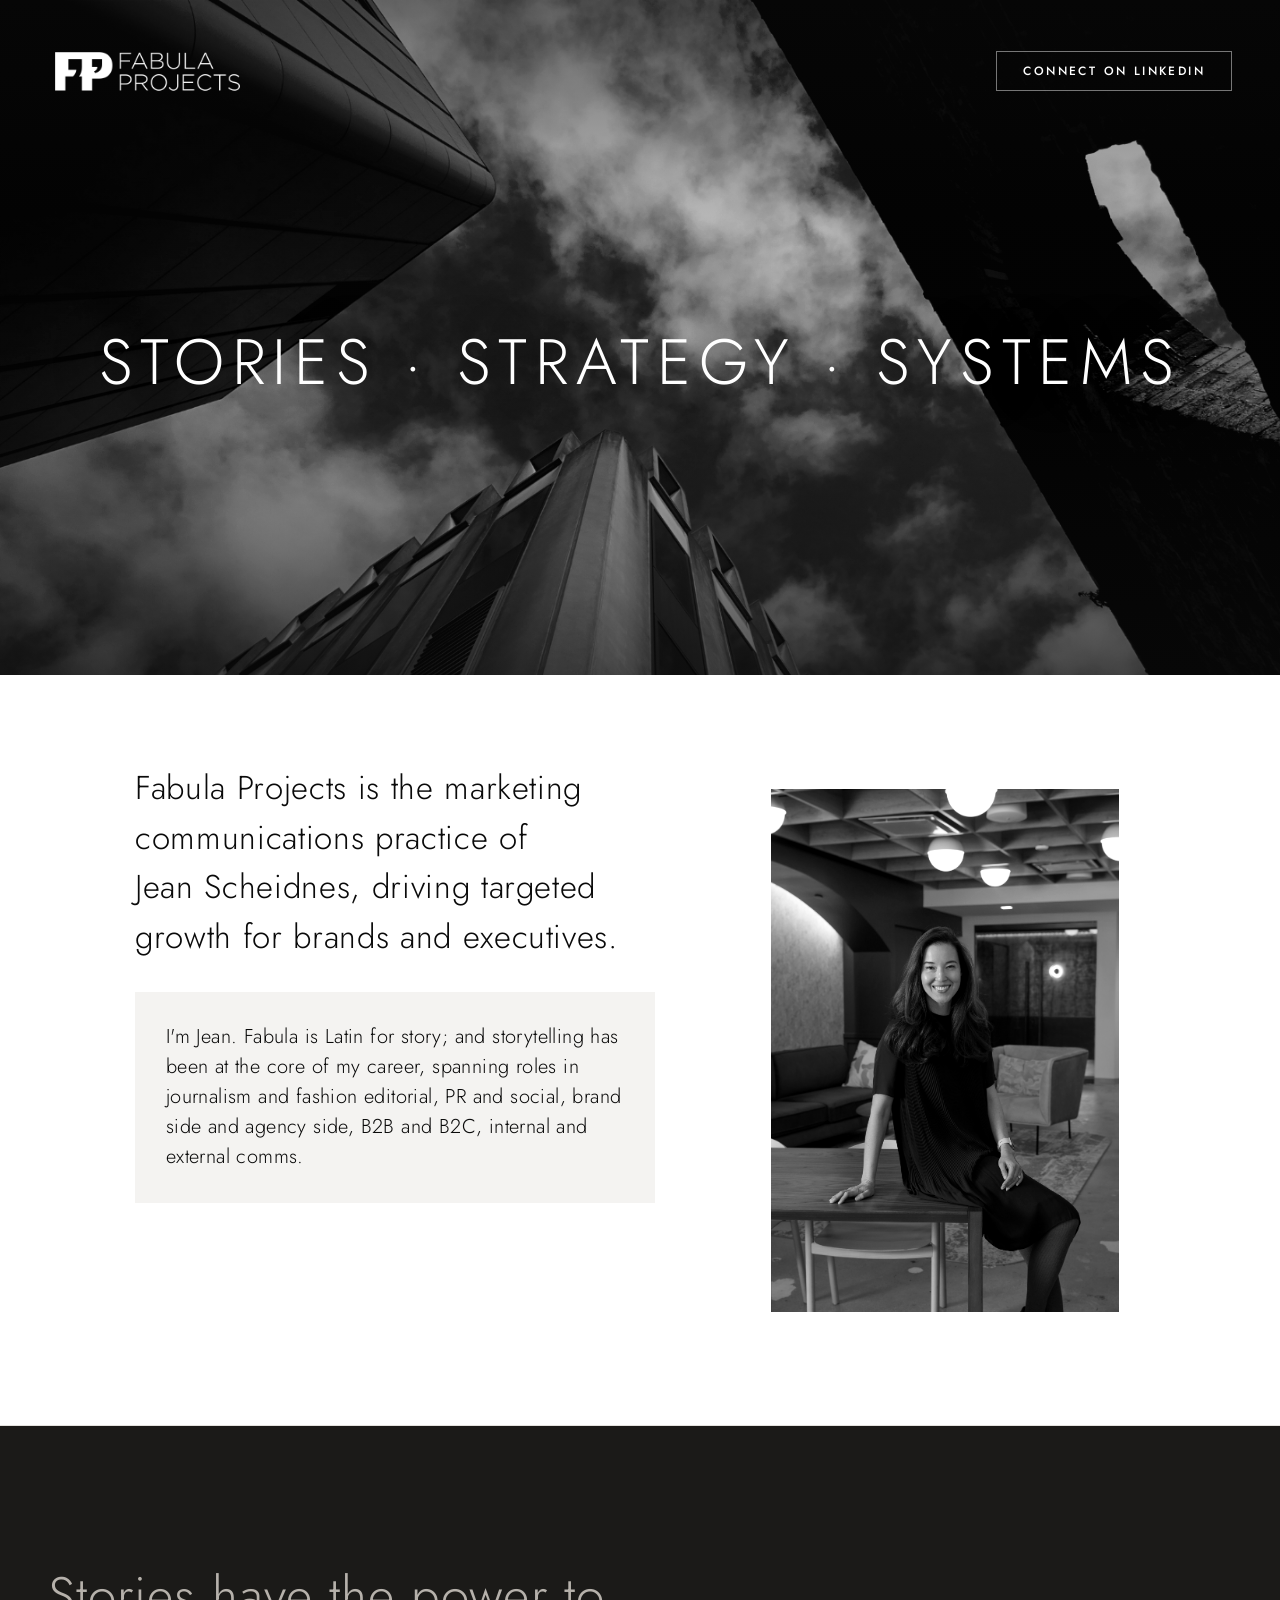
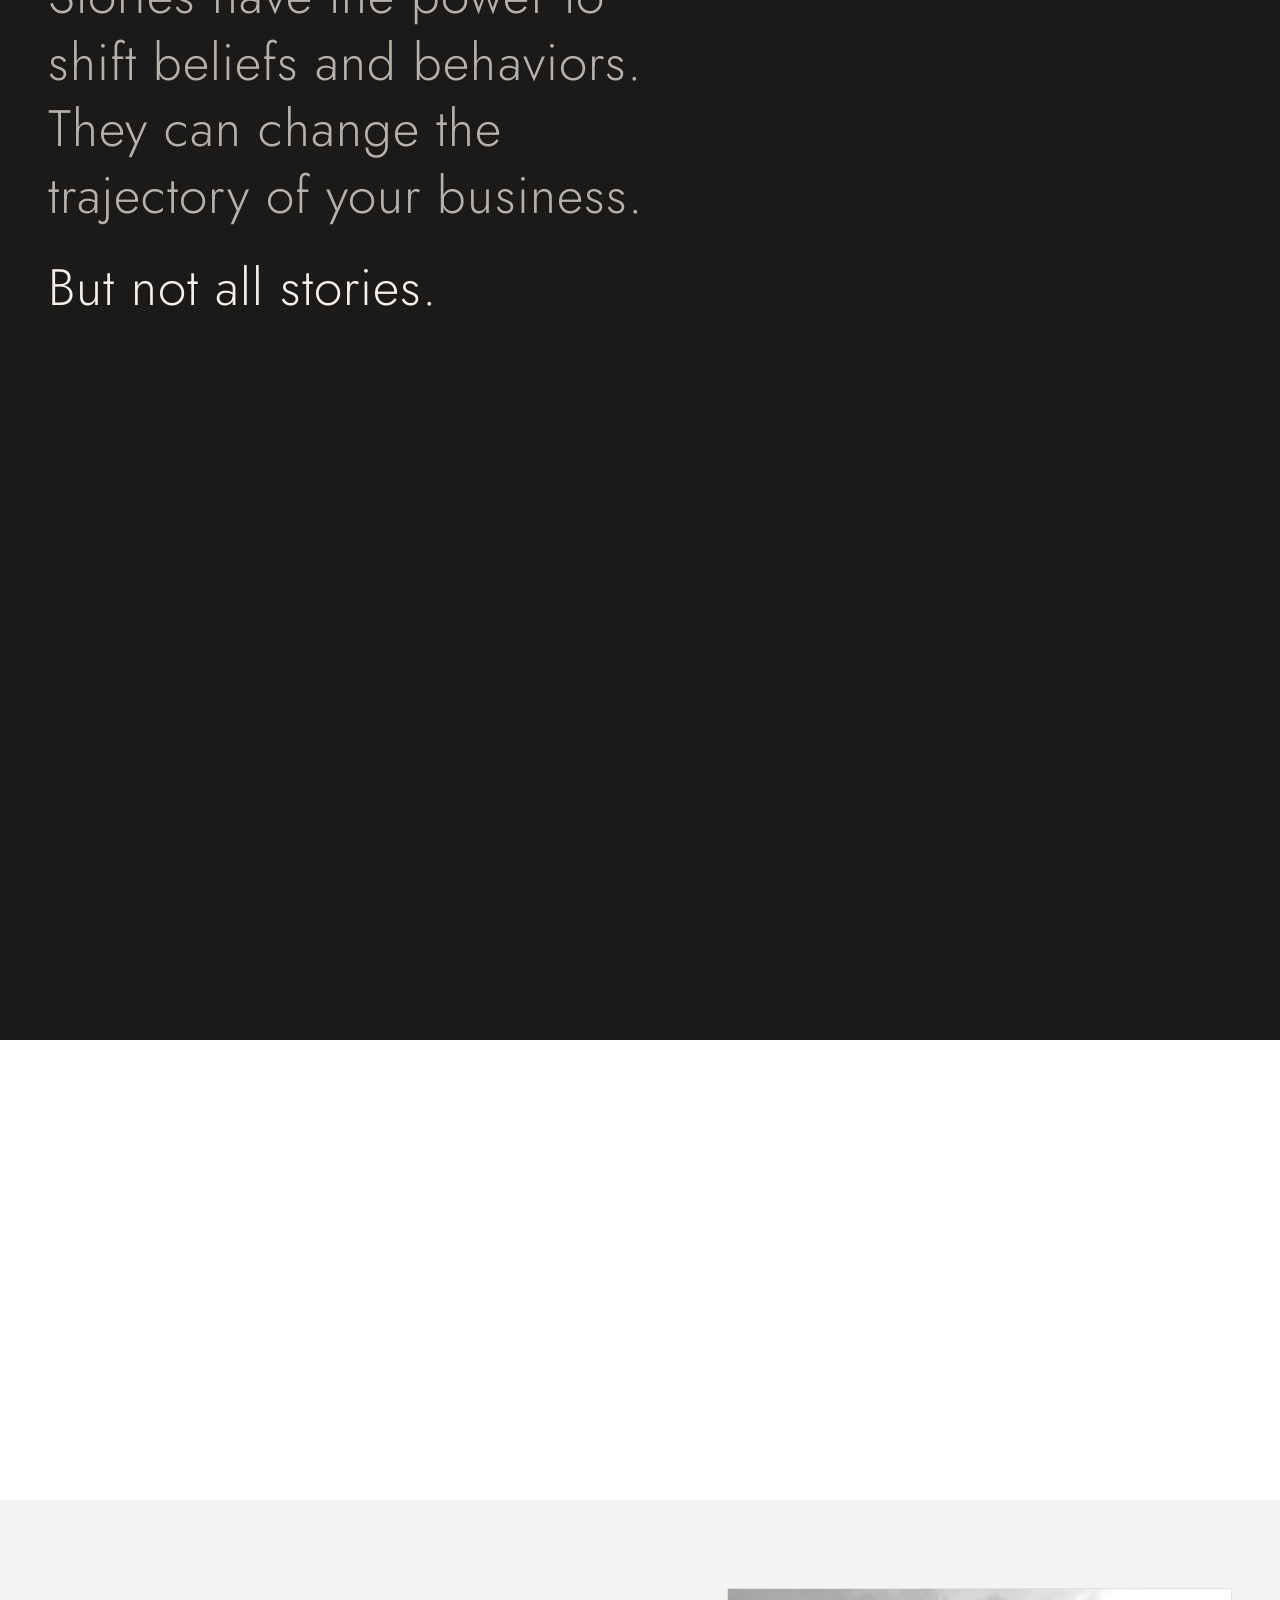
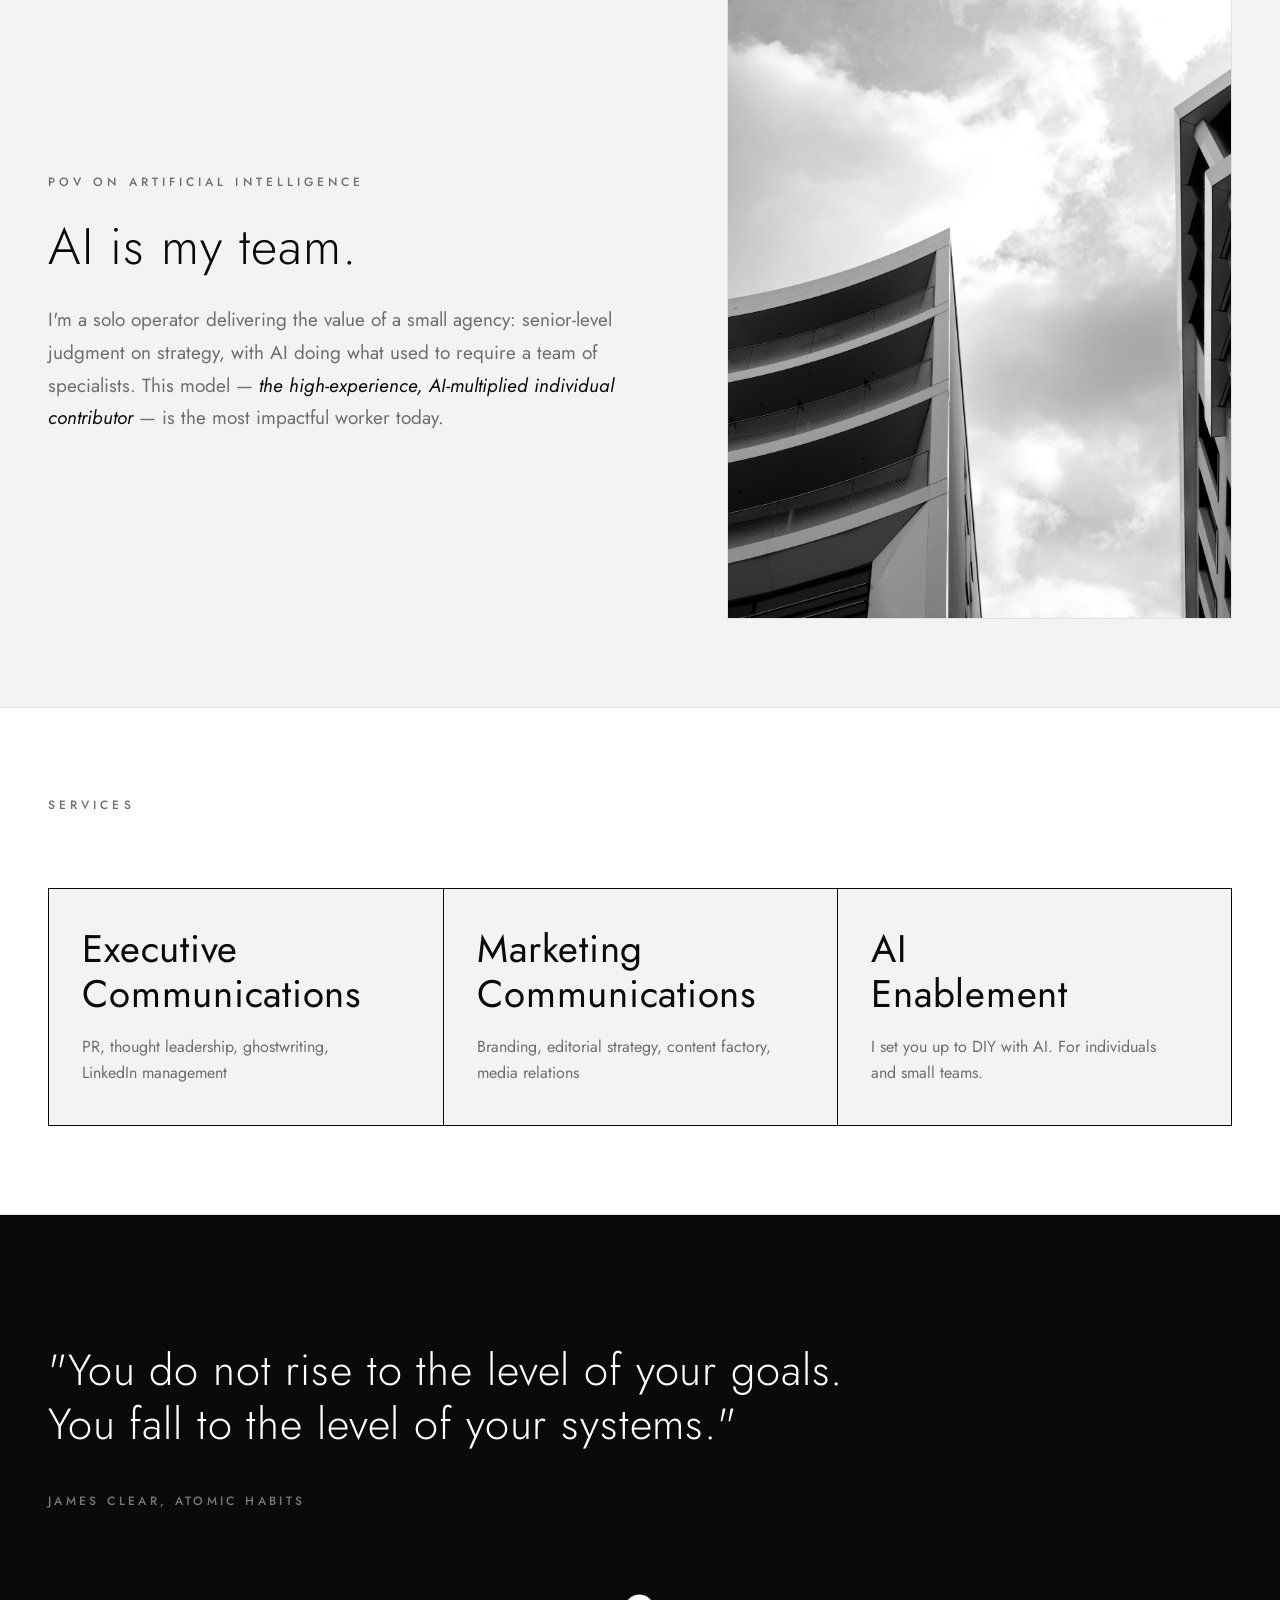
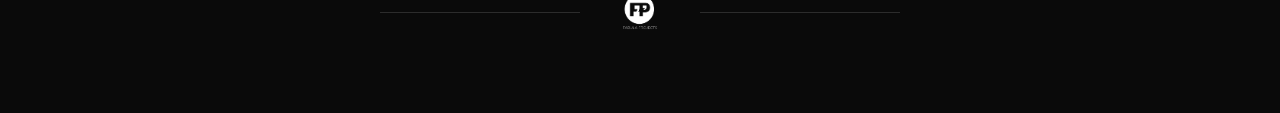
==== commit 999274d9: "Use hero photo for og:image instead of badge" ====
--- a/index.html
+++ b/index.html
@@ -9,7 +9,7 @@
   <meta property="og:description" content="Fabula Projects is the marketing communications practice of Jean Scheidnes, driving targeted growth for brands and executives." />
   <meta property="og:type" content="website" />
   <meta property="og:url" content="https://fabulaprojects.com/" />
-  <meta property="og:image" content="https://fabulaprojects.com/assets/fp-badge.png" />
+  <meta property="og:image" content="https://fabulaprojects.com/assets/photos/arch-2.png" />
   <meta name="twitter:card" content="summary" />
   <meta name="twitter:title" content="Fabula Projects — Stories · Strategy · Systems" />
   <meta name="twitter:description" content="Fabula Projects is the marketing communications practice of Jean Scheidnes, driving targeted growth for brands and executives." />
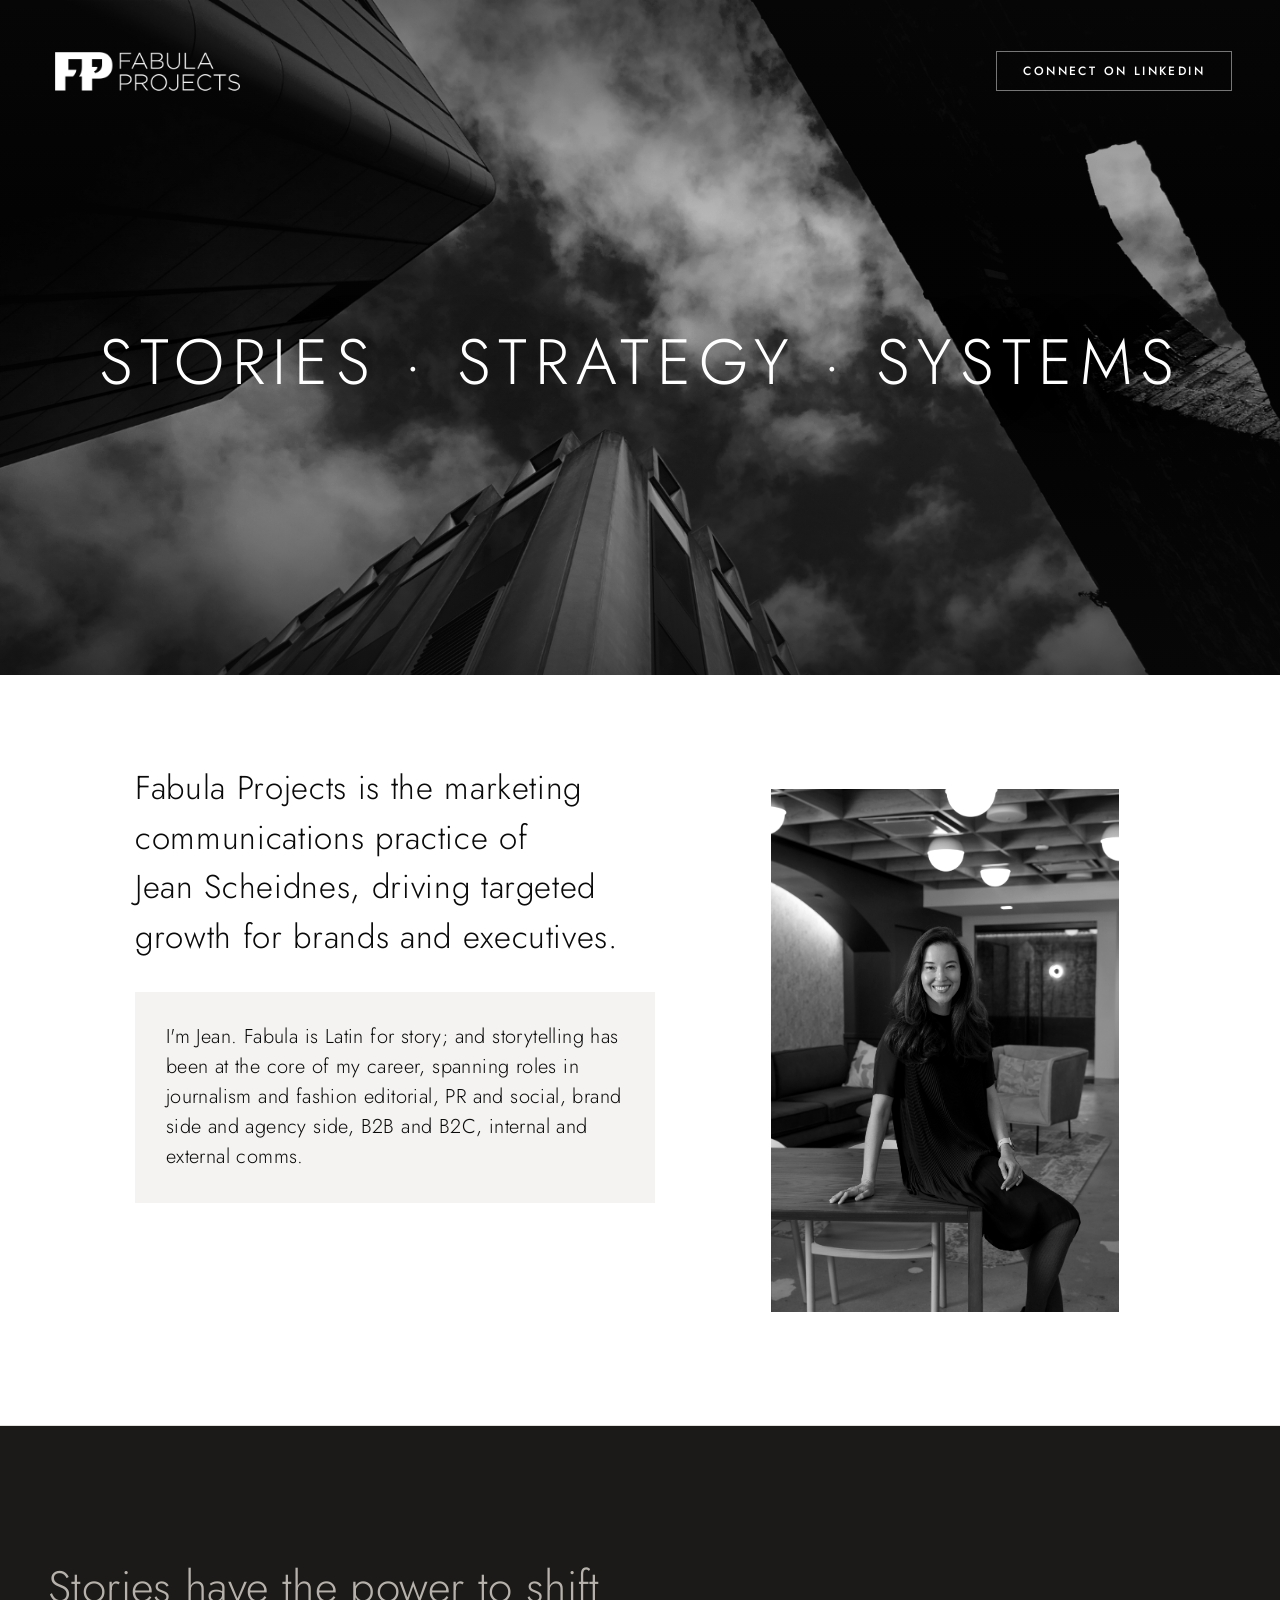
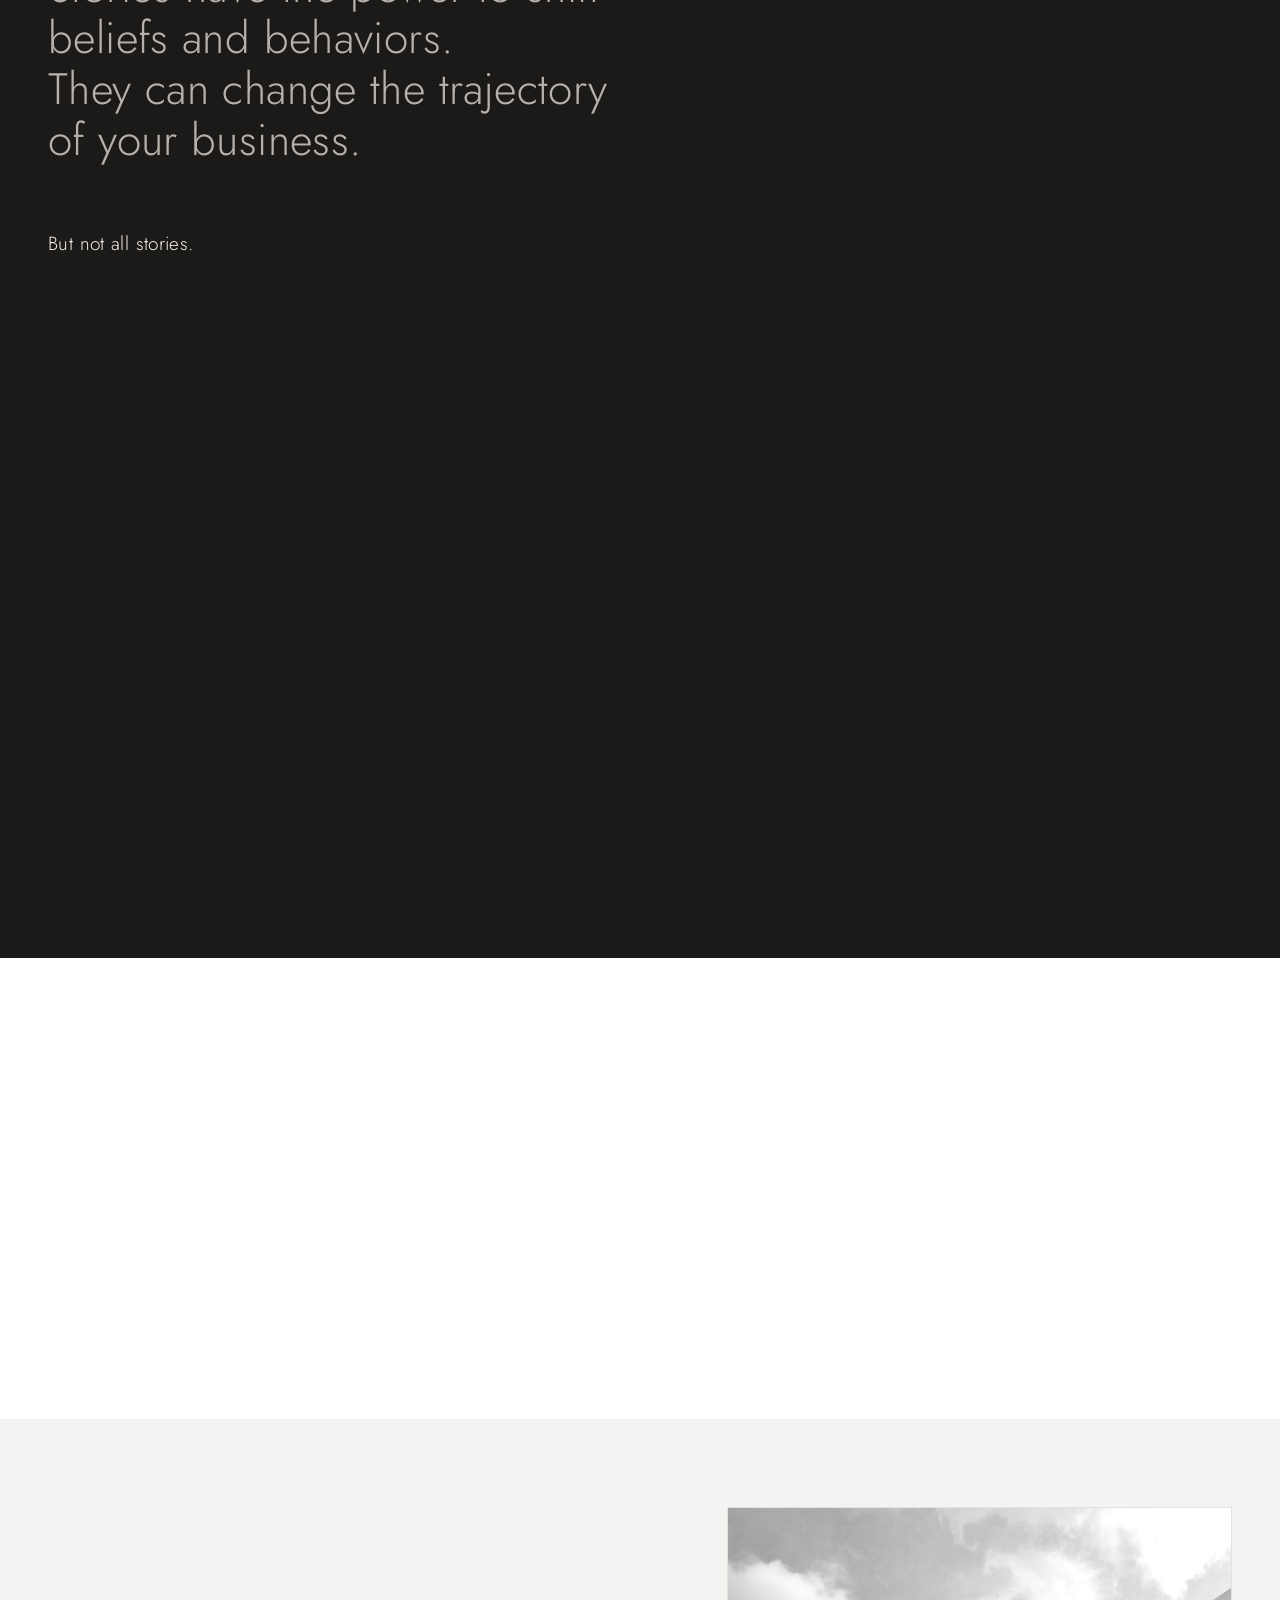
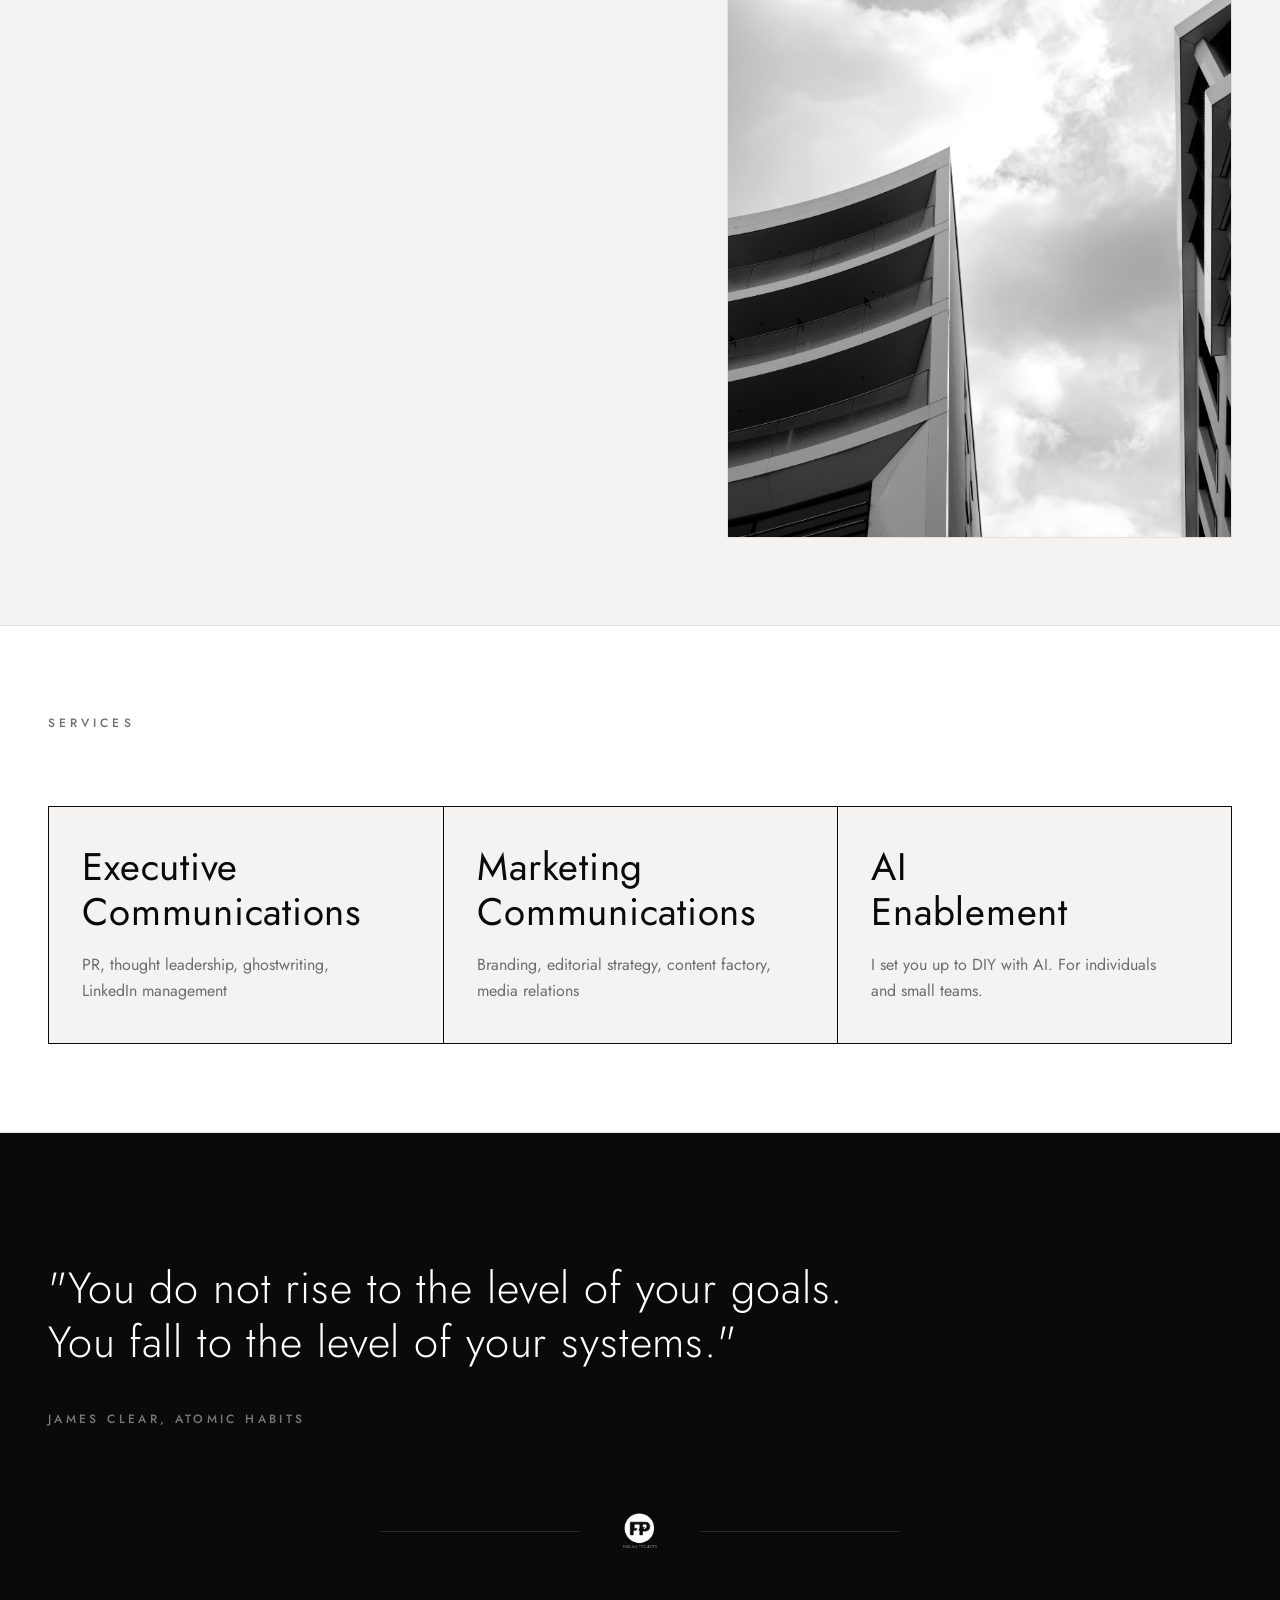
==== commit 620c09ad: "Break headline into one sentence per line, fix mobile overflow" ====
--- a/index.html
+++ b/index.html
@@ -61,7 +61,7 @@
       <div class="wrap">
         <div class="reveal">
           <p class="open">
-            <span class="muted">Stories have the power to shift beliefs and behaviors. They can change the trajectory of your business.</span>
+            <span class="muted">Stories have the power to shift beliefs and behaviors.<br>They can change the trajectory of your business.</span>
             <span class="turn">But not all stories.</span>
           </p>
         </div>
--- a/fabula.css
+++ b/fabula.css
@@ -209,29 +209,34 @@
   margin-top: clamp(32px, 4vw, 48px);
   font-weight: var(--fp-w-light);
   letter-spacing: var(--fp-track-tight);
-  line-height: 1.3;
-  font-size: clamp(28px, 4vw, 52px);
-  max-width: 22ch;
-  text-wrap: balance;
-}
-.nas .open .muted { color: rgba(236,231,223,0.74); }
-.nas .open .turn { display: block; margin-top: 0.5em; color: #f5f1ea; }
+  line-height: 1.5;
+  font-size: var(--fp-text-md);
+  max-width: 52ch;
+  text-wrap: pretty;
+}
+.nas .open .muted {
+  display: block;
+  color: rgba(236,231,223,0.74);
+  line-height: 1.16;
+  font-size: clamp(22px, 4vw, 44px);
+}
+.nas .open .turn { display: block; margin-top: clamp(40px, 5vw, 64px); color: #f5f1ea; }
 
 .nas .wrap { container-type: inline-size; }
 .nas .beliefs {
   margin: clamp(56px, 7vw, 96px) auto 0;
-  max-width: 60ch;
-  font-weight: var(--fp-w-light);
-  letter-spacing: var(--fp-track-tight);
-  font-size: clamp(19px, 2vw, 26px);
-  line-height: 1.35;
+  max-width: 52ch;
+  font-weight: var(--fp-w-light);
+  letter-spacing: var(--fp-track-tight);
+  font-size: var(--fp-text-md);
+  line-height: 1.5;
   text-wrap: pretty;
 }
 .beliefs__lead {
   color: #f5f1ea;
   margin-top: clamp(40px, 5vw, 64px);
   white-space: nowrap;
-  margin-left: calc(-0.5 * (100cqw - min(60ch, 100cqw)));
+  margin-left: calc(-0.5 * (100cqw - min(52ch, 100cqw)));
 }
 .beliefs__lead:first-child {
   margin-top: 0;
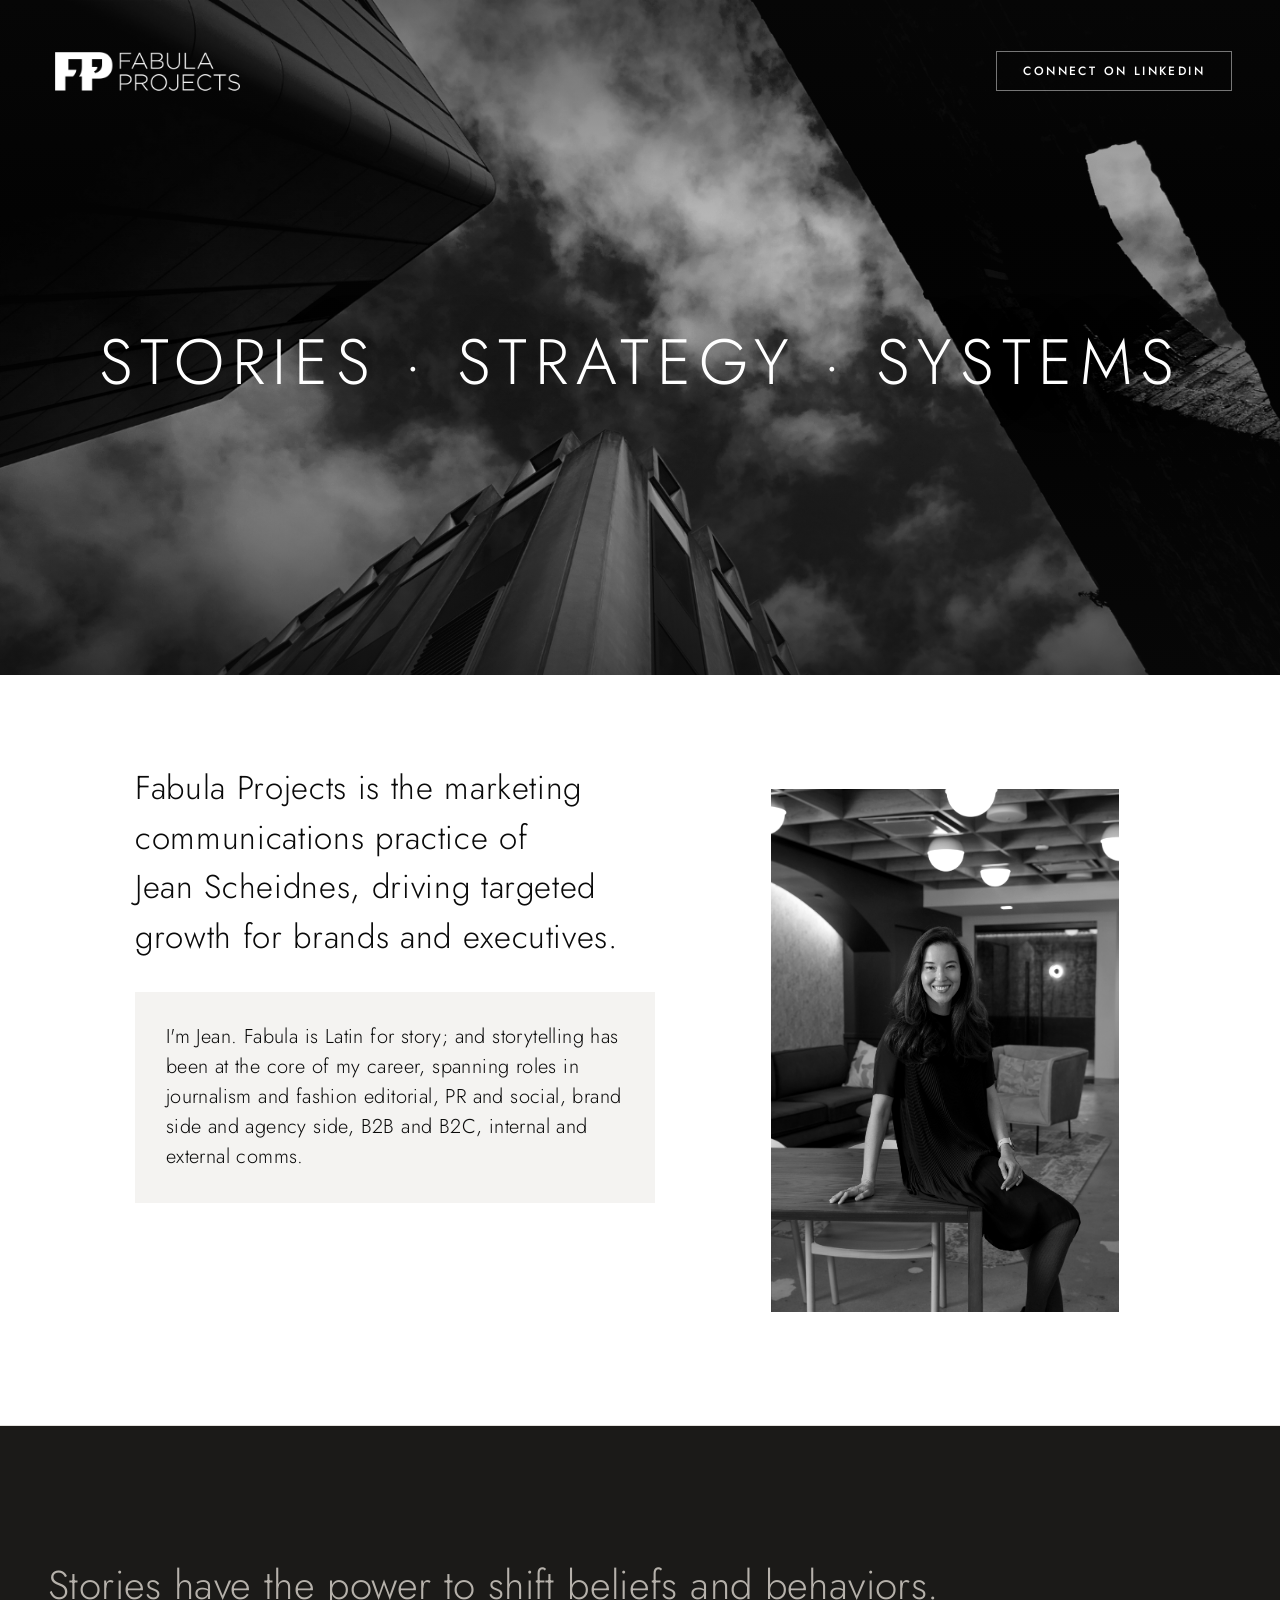
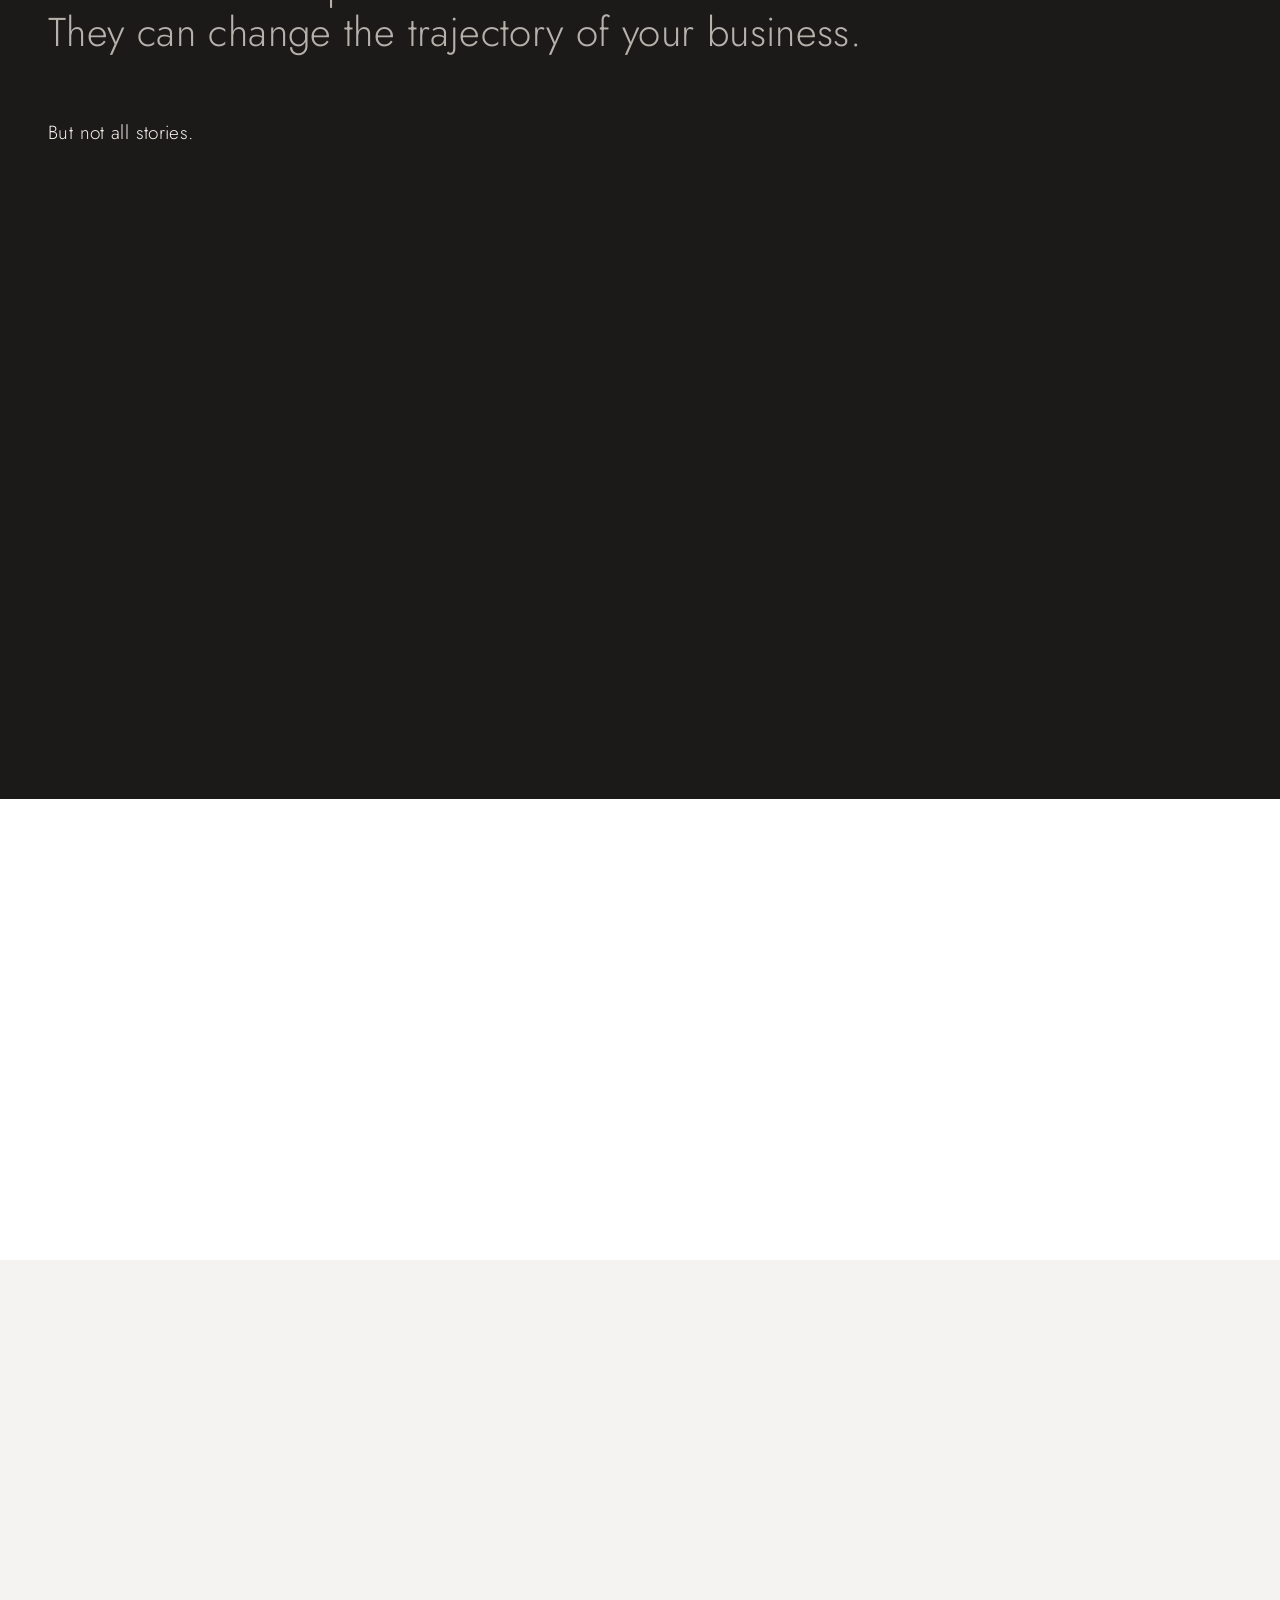
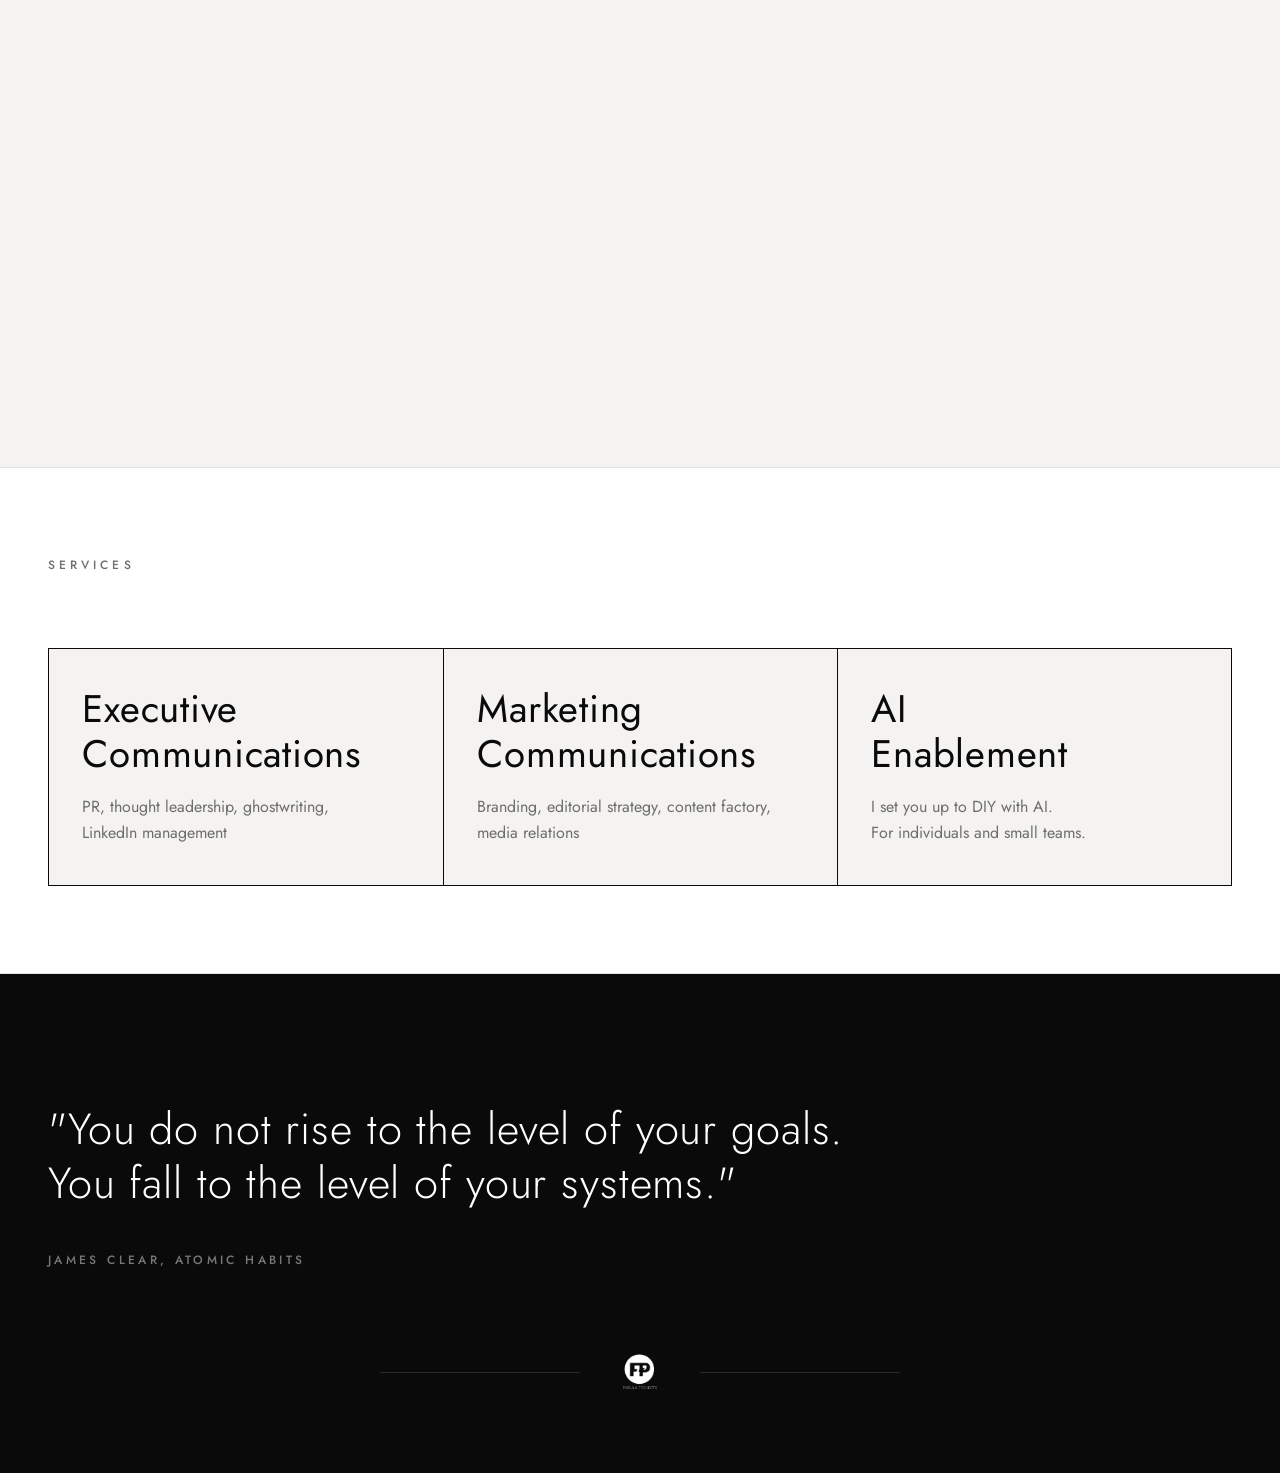
==== commit fe11efee: "Break AI Enablement description so 'For' starts the second line" ====
--- a/index.html
+++ b/index.html
@@ -122,7 +122,7 @@
           </div>
           <div class="service">
             <h3>AI<br>Enablement</h3>
-            <p class="desc">I set you up to DIY with AI. For individuals and small teams.</p>
+            <p class="desc">I set you up to DIY with AI.<br>For individuals and small teams.</p>
           </div>
         </div>
       </div>
--- a/fabula.css
+++ b/fabula.css
@@ -216,9 +216,11 @@
 }
 .nas .open .muted {
   display: block;
+  max-width: none;
+  white-space: nowrap;
   color: rgba(236,231,223,0.74);
   line-height: 1.16;
-  font-size: clamp(22px, 4vw, 44px);
+  font-size: clamp(10px, 3.4cqw, 44px);
 }
 .nas .open .turn { display: block; margin-top: clamp(40px, 5vw, 64px); color: #f5f1ea; }
 
@@ -234,7 +236,7 @@
 }
 .beliefs__lead {
   color: #f5f1ea;
-  margin-top: clamp(40px, 5vw, 64px);
+  margin-top: clamp(28px, 3.2vw, 40px);
   white-space: nowrap;
   margin-left: calc(-0.5 * (100cqw - min(52ch, 100cqw)));
 }
@@ -251,7 +253,7 @@
   gap: clamp(16px, 2vw, 28px);
 }
 .beliefs__list li { color: rgba(236,231,223,0.88); }
-.beliefs__close { margin-top: clamp(40px, 5vw, 64px); }
+.beliefs__close { margin-top: clamp(28px, 3.2vw, 40px); }
 
 /* ============================================================
    FULL-BLEED PHOTO BAND
@@ -421,6 +423,11 @@
   .service:first-child { border-top: none; }
 }
 @media (max-width: 680px) {
+  .nas .open .muted {
+    white-space: normal;
+    max-width: 100%;
+    font-size: clamp(22px, 6.4vw, 32px);
+  }
   .beliefs__lead { white-space: normal; margin-left: 0; }
   .band { grid-template-columns: 1fr; }
   .band figure { height: 280px; }
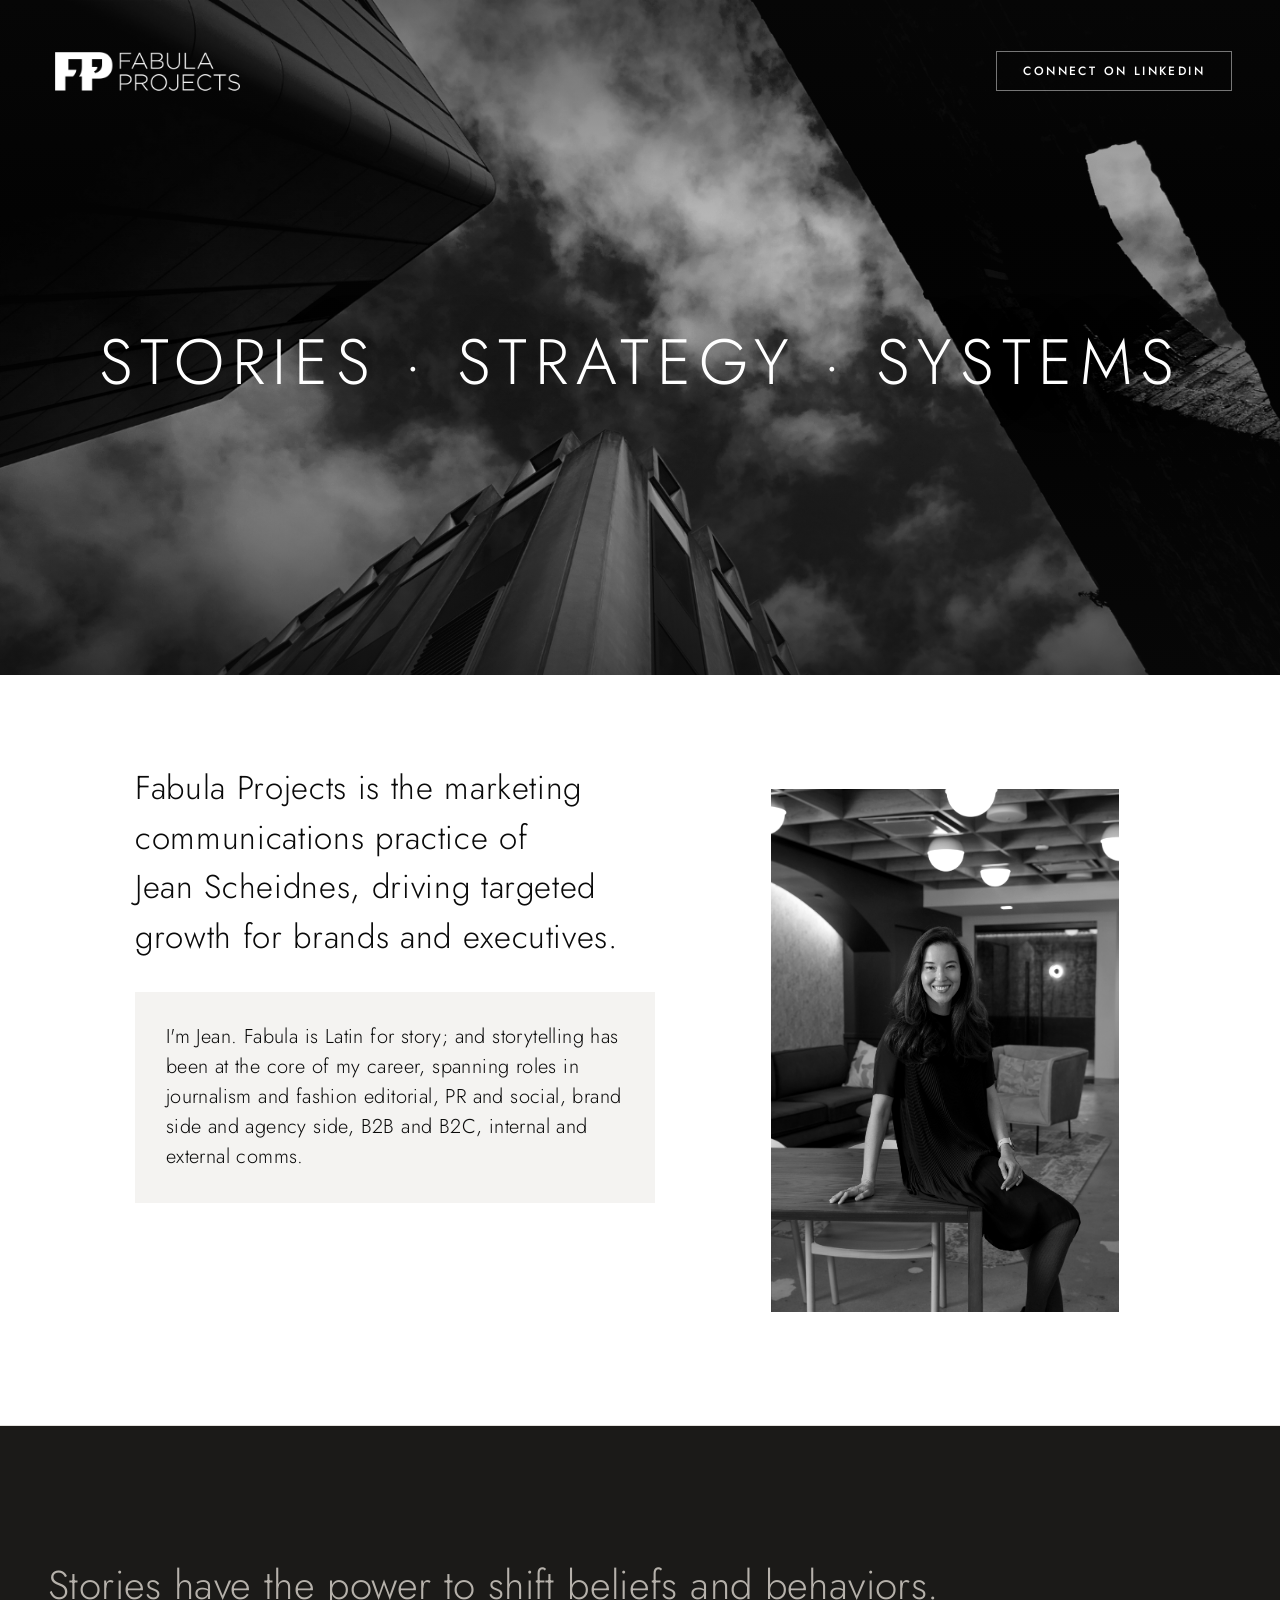
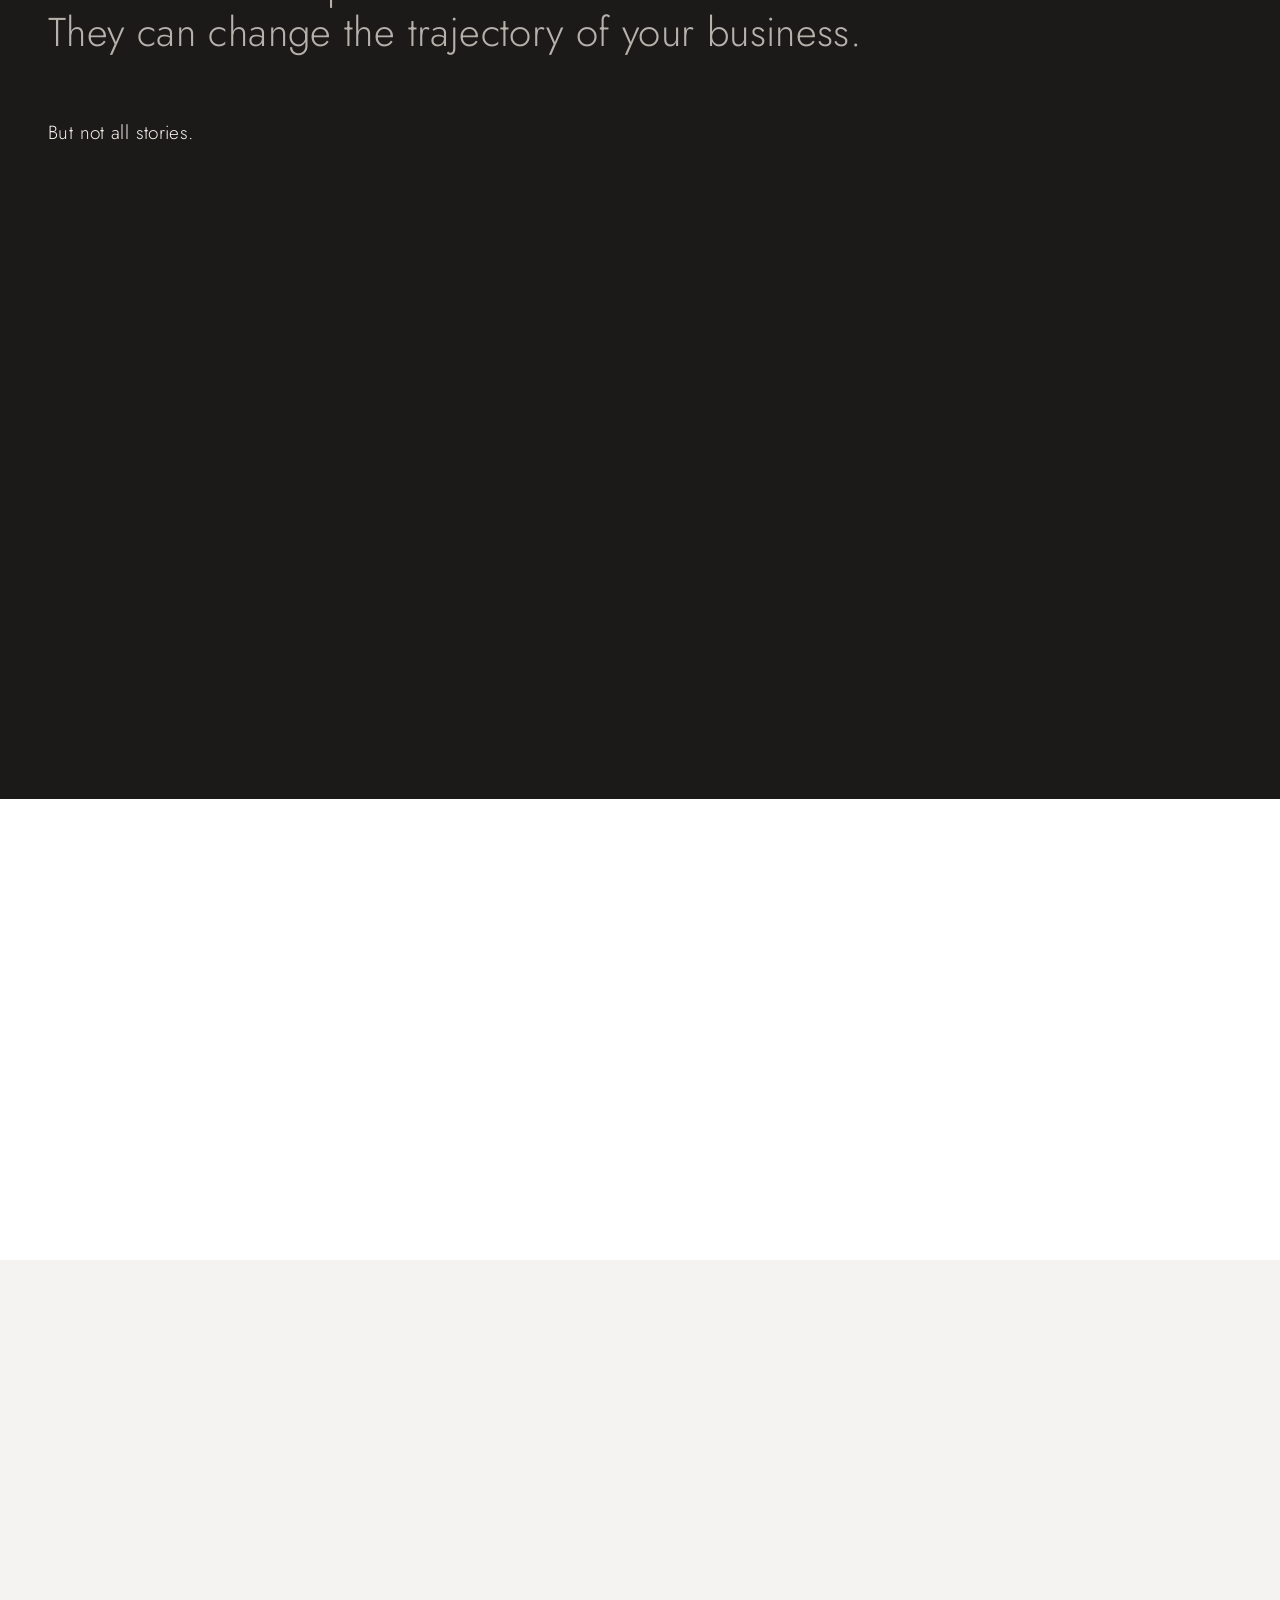
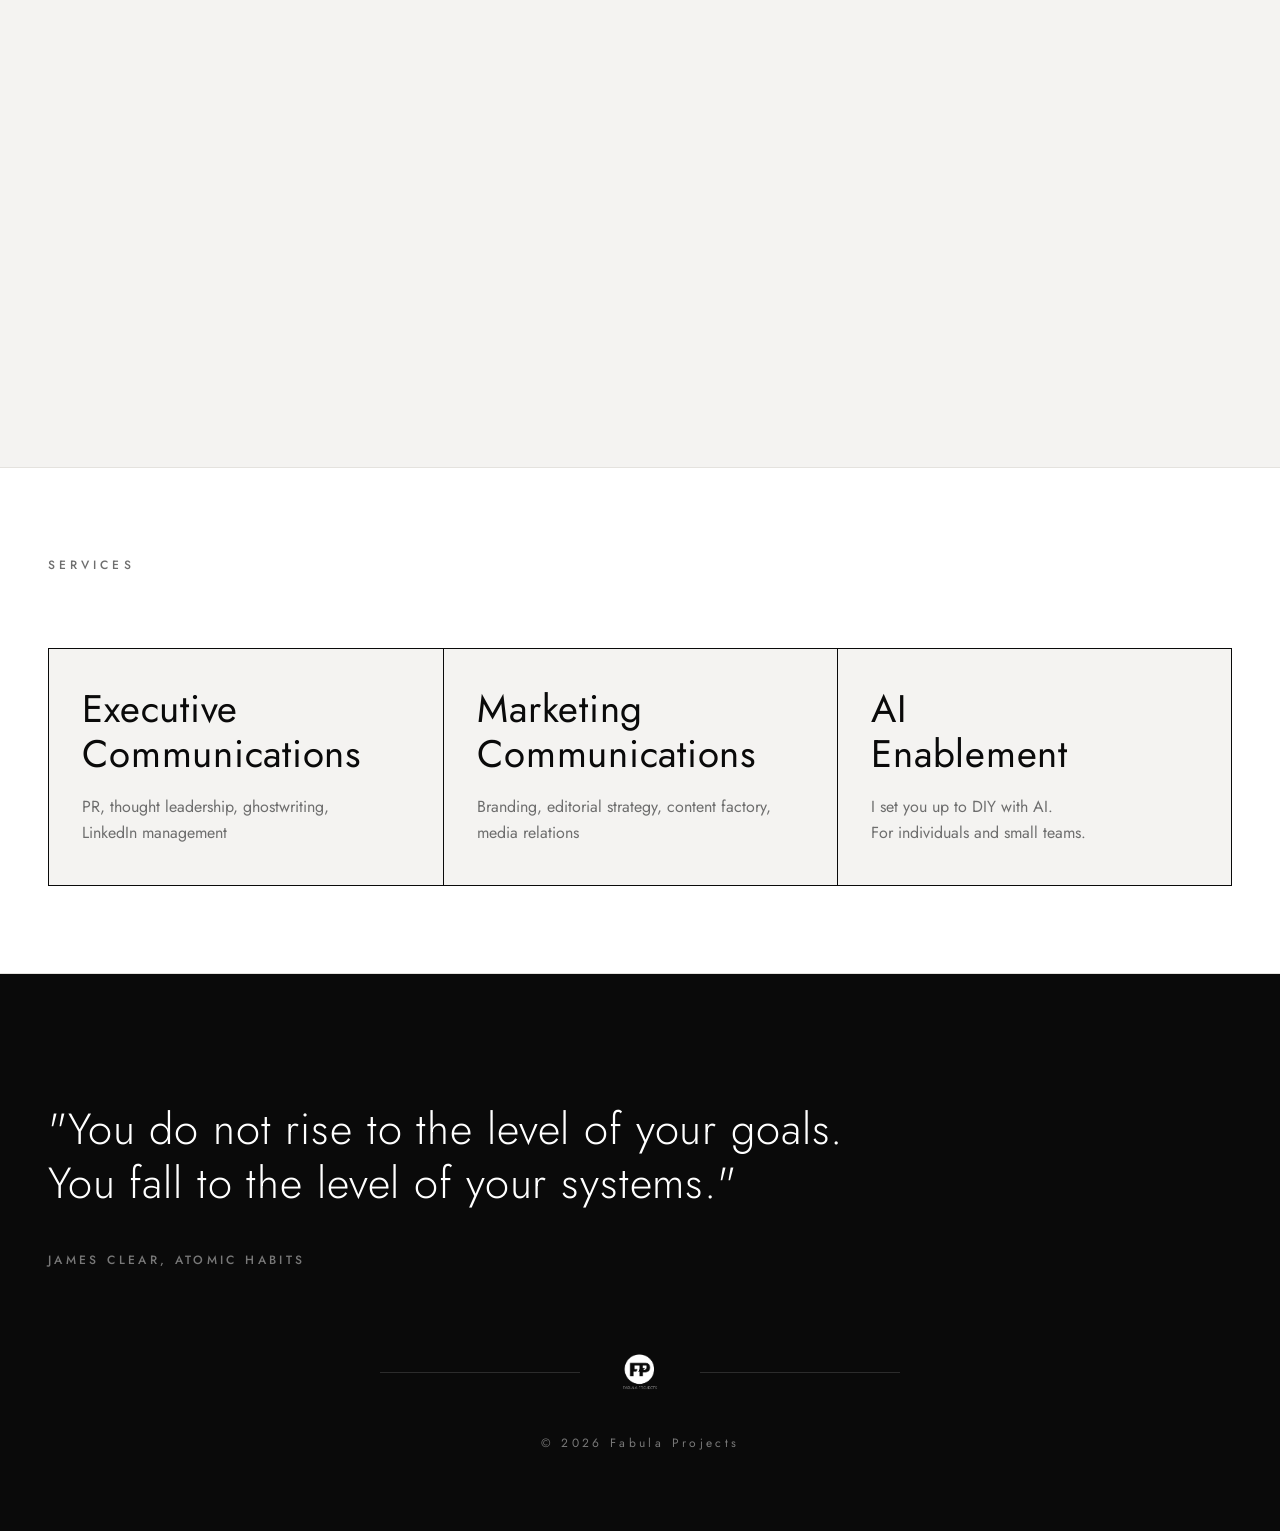
==== commit a43ee02b: "Add copyright notice to footer" ====
--- a/index.html
+++ b/index.html
@@ -146,6 +146,7 @@
         <img src="assets/fp-badge.png" alt="Fabula Projects" />
         <span class="line"></span>
       </div>
+      <p class="footer__copy">© 2026 Fabula Projects</p>
     </footer>
 
   </main>
--- a/fabula.css
+++ b/fabula.css
@@ -408,6 +408,11 @@
   height: 48px;
   filter: invert(1);
 }
+.footer__copy {
+  font-size: var(--fp-text-xs);
+  color: var(--fp-on-ink-soft);
+  letter-spacing: var(--fp-track-label);
+}
 
 /* ============================================================
    RESPONSIVE
